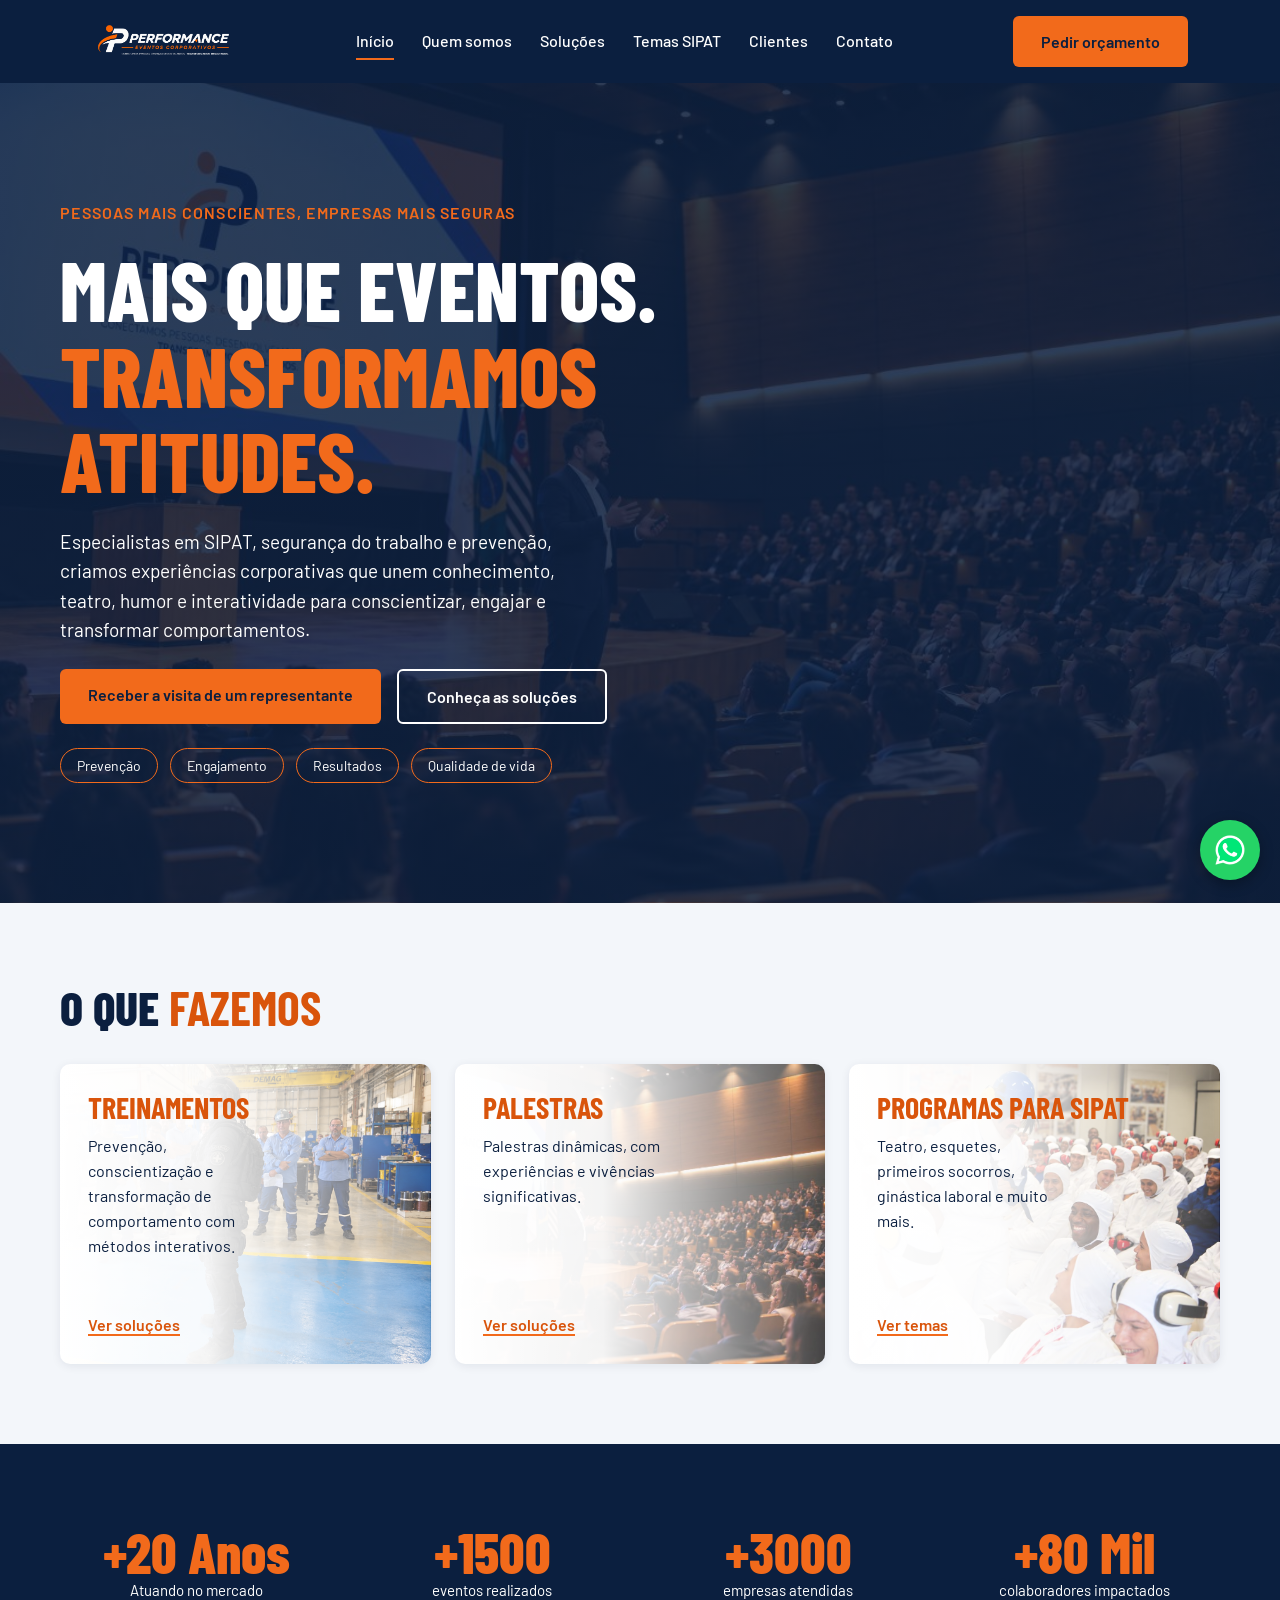
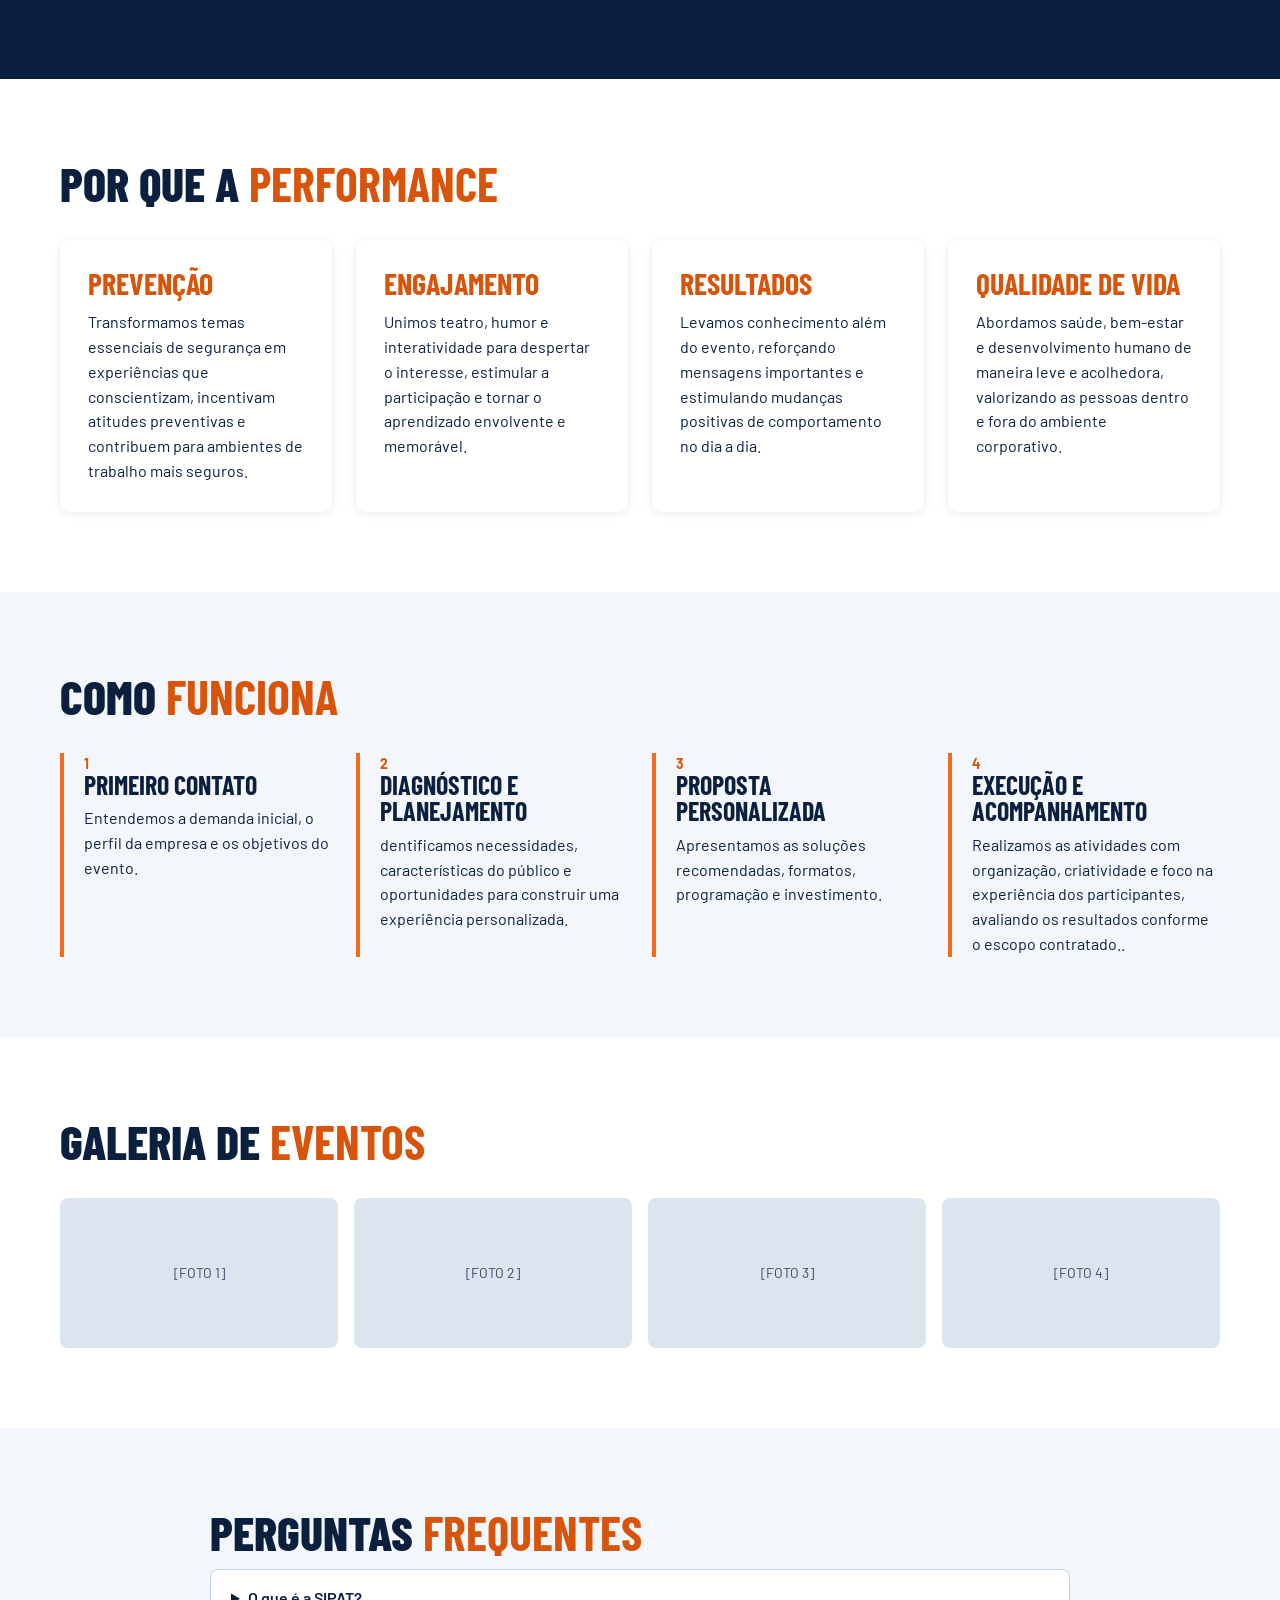
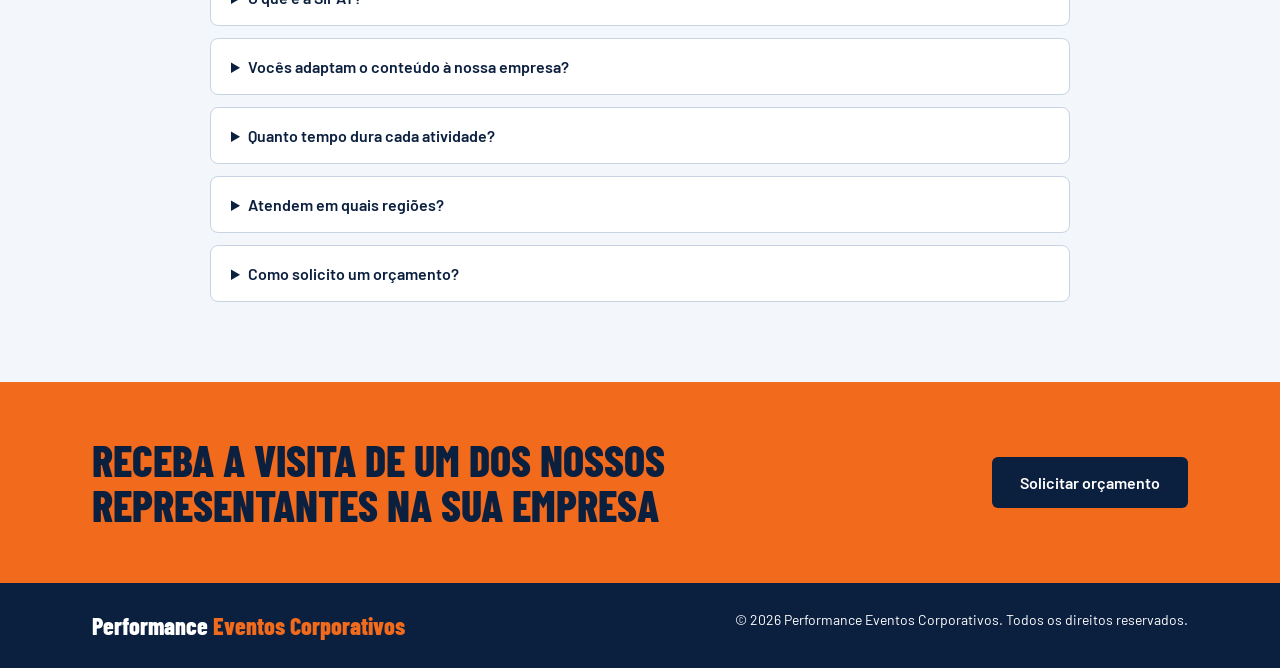
==== index.html @ 67c7c35c "adicionando logotipo e clientes" ====
<!doctype html>
<html lang="pt-BR">
  <head>
    <meta charset="utf-8" />
    <meta name="viewport" content="width=device-width, initial-scale=1" />
    <title>Início | Performance Eventos Corporativos</title>
    <meta
      name="description"
      content="Treinamentos, palestras, consultorias e programas para SIPAT."
    />
    <link rel="preconnect" href="https://fonts.googleapis.com" />
    <link rel="preconnect" href="https://fonts.gstatic.com" crossorigin />
    <link
      href="https://fonts.googleapis.com/css2?family=Barlow+Condensed:wght@600;700;800&family=Barlow:wght@400;500;600&display=swap"
      rel="stylesheet"
    /> 
    <!-- Estilos do site (arquivo style.css, o mesmo em todas as páginas) -->
    <link rel="stylesheet" href="style.css" />
  </head>
  <body>
    <!-- PÁGINA: Início | Placeholders [entre colchetes] = conteúdo que ainda falta receber do cliente -->
    <!-- CABEÇALHO: logo, menu de navegação e botão de orçamento (igual em todas as páginas) -->
    <header>
      <div class="w bar">
        <a class="logo" href="index.html">
          <img src="fotosperformace/logo2.png" alt="Performance Eventos Corporativos" height="48" />
        </a>
        <button class="menu-btn" aria-label="Abrir menu" aria-expanded="false" aria-controls="menu">
          &#9776;
        </button>
        <!-- MENU: o JS marca o link da página atual com aria-current -->
        <nav id="menu" aria-label="Principal">
          <a href="index.html">Início</a><a href="quem-somos.html">Quem somos</a
          ><a href="solucoes.html">Soluções</a><a href="temas-sipat.html">Temas SIPAT</a
          ><a href="clientes.html">Clientes</a><a href="contato.html">Contato</a>
        </nav>
          <a class="btn btn-or" href="https://wa.me/5511952102326?text=Ol%C3%A1!%20Gostaria%20de%20um%20or%C3%A7amento">Pedir orçamento</a>      
        </div>
    </header>
    <!-- CONTEÚDO PRINCIPAL: muda de página para página -->
    <main>
      <!-- SEÇÃO: Mais que eventos. Transformamos atitudes. (classe: hero) -->
      <section class="hero">
        <div class="w sec grid wide">
          <div class="txt">
            <div class="eyebrow">PESSOAS MAIS CONSCIENTES, EMPRESAS MAIS SEGURAS</div>
            <h1>Mais que eventos. <span>Transformamos atitudes.</span></h1>
            <p class="sub">
              Especialistas em SIPAT, segurança do trabalho e prevenção, criamos experiências corporativas que unem conhecimento, teatro, humor e interatividade para conscientizar, engajar e transformar comportamentos.
            </p>
            <div class="row">
              <a class="btn btn-or" href="https://wa.me/5511952102326?text=Ol%C3%A1!%20Gostaria%20de%20um%20or%C3%A7amento."
                  target="_blank"
                  rel="noopener">
                Receber a visita de um representante
                </a
              ><a class="btn btn-ol" href="solucoes.html">Conheça as soluções</a>
            </div>
            <div class="row" style="gap: 12px">
              <span class="pill">Prevenção</span><span class="pill">Engajamento</span
              ><span class="pill">Resultados</span><span class="pill">Qualidade de vida</span>
            </div>
          </div>
        </div>
      </section>
      <!-- SEÇÃO: O que fazemos (classe: alt) -->
      <section class="alt">
        <div class="w sec">
          <h2 class="t">O que <b>fazemos</b></h2>
          <div class="grid" style="margin-top: 32px">

              <article class="card foto" style="--foto: url('/fotosperformace/intervencaosetor.png')">
                <div class="ph com-foto"></div>
                <h3>Treinamentos</h3>
                <p>
                  Prevenção, conscientização e transformação de comportamento com métodos interativos.
                </p>
                <a class="more" href="solucoes.html">Ver soluções</a>
            </article>

            <article class="card foto" style="--foto: url('/fotosperformace/palestra.jpeg')">
              <h3>Palestras</h3>
              <p>
                Palestras dinâmicas, com experiências e vivências significativas.
              </p>
              <a class="more" href="solucoes.html">Ver soluções</a>
            </article>

            <article class="card foto" style="--foto: url('/fotosperformace/teatroparasipat.jpeg')">
              <h3>Programas para SIPAT</h3>
              <p>
                Teatro, esquetes, primeiros socorros, ginástica laboral e muito mais.
              </p>
              <a class="more" href="temas-sipat.html">Ver temas</a>
            </article>

          </div>
        </div>
      </section>
      <!-- SEÇÃO: Por que a Performance (classe: nums) -->
      <section class="nums">
        <div class="w sec">
          <div class="grid">
            <div><strong>+20 Anos</strong><span>Atuando no mercado</span></div>
            <div><strong>+1500</strong><span>eventos realizados</span></div>
            <div><strong>+3000</strong><span>empresas atendidas</span></div>
            <div><strong>+80 Mil</strong><span>colaboradores impactados</span></div>
          </div>
        </div>
      </section>
      <!-- SEÇÃO: Por que a Performance -->
      <section>
        <div class="w sec">
          <h2 class="t">Por que a <b>Performance</b></h2>
          <div class="grid" style="margin-top: 32px">
            <article class="card">
              <h3>Prevenção</h3>
              <p>Transformamos temas essenciais de segurança em experiências que conscientizam, incentivam atitudes preventivas e contribuem para ambientes de trabalho mais seguros.</p>
            </article>
            <article class="card">
              <h3>Engajamento</h3>
              <p>Unimos teatro, humor e interatividade para despertar o interesse, estimular a participação e tornar o aprendizado envolvente e memorável.</p>
            </article>
            <article class="card">
              <h3>Resultados</h3>
              <p>Levamos conhecimento além do evento, reforçando mensagens importantes e estimulando mudanças positivas de comportamento no dia a dia.</p>
            </article>
            <article class="card">
              <h3>Qualidade de vida</h3>
              <p>Abordamos saúde, bem-estar e desenvolvimento humano de maneira leve e acolhedora, valorizando as pessoas dentro e fora do ambiente corporativo.</p>
            </article>
          </div>
        </div>
      </section>
      <!-- SEÇÃO: Como funciona (classe: alt) -->
      <section class="alt">
        <div class="w sec">
          <h2 class="t">Como <b>funciona</b></h2>
          <div class="grid" style="margin-top: 32px">
            <div class="step">
              <small>1</small>
              <h3>Primeiro contato</h3>
              <p>Entendemos a demanda inicial, o perfil da empresa e os objetivos do evento.</p>
            </div>
            <div class="step">
              <small>2</small>
              <h3>Diagnóstico e planejamento</h3>
              <p>dentificamos necessidades, características do público e oportunidades para construir uma experiência personalizada.</p>
            </div>
            <div class="step">
              <small>3</small>
              <h3>Proposta personalizada</h3>
              <p>Apresentamos as soluções recomendadas, formatos, programação e investimento.</p>
            </div>
            <div class="step">
              <small>4</small>
              <h3>Execução e acompanhamento</h3>
              <p>Realizamos as atividades com organização, criatividade e foco na experiência dos participantes, avaliando os resultados conforme o escopo contratado..</p>
            </div>
          </div>
        
        </div>
      </section>
      <!-- SEÇÃO: Galeria de eventos -->

      <a
      class="zap"
      href="https://wa.me/5511952102326?text=Ol%C3%A1!%20Gostaria%20de%20um%20or%C3%A7amento."
      target="_blank"
      rel="noopener"
      aria-label="Falar pelo WhatsApp">
          <img src="/fotosperformace/10000484.png" alt="" width="32" height="32" />
        </a>


      <section>
        <div class="w sec">
          <h2 class="t">Galeria de <b>eventos</b></h2>
          <div class="grid g2">
            <div class="ph com-foto">[FOTO 1]</div>
            <div class="ph com-foto">[FOTO 2]</div>
            <div class="ph com-foto">[FOTO 3]</div>
            <div class="ph com-foto">[FOTO 4]</div>
          </div>
        </div>
      </section>
      <!-- SEÇÃO: Perguntas frequentes (classe: alt) -->
      <section class="alt">
        <div class="w sec" style="max-width: 860px">
          <h2 class="t">Perguntas <b>frequentes</b></h2>
          <!-- PERGUNTA FREQUENTE (abre e fecha sem JS) -->
          <details>
            <summary>O que é a SIPAT?</summary>
            <p>
              É a Semana Interna de Prevenção de Acidentes do Trabalho, organizada pela CIPA da
              empresa, conforme a NR-5. Confirme as regras para o seu caso com o técnico de
              segurança.
            </p>
          </details>
          <details>
            <summary>Vocês adaptam o conteúdo à nossa empresa?</summary>
            <p>
              Sim. As peças de teatro e os programas são adaptáveis à realidade de cada empresa.
            </p>
          </details>
          <details>
            <summary>Quanto tempo dura cada atividade?</summary>
            <p>[Responder com o cliente: duração média de palestras, teatros e intervenções.]</p>
          </details>
          <details>
            <summary>Atendem em quais regiões?</summary>
            <p>[Responder com o cliente: cidades e estados atendidos.]</p>
          </details>
          <details>
            <summary>Como solicito um orçamento?</summary>
            <p>Pelo WhatsApp (11) 95210-2326 ou pelo formulário da página de contato.</p>
          </details>
        </div>
      </section>
      <!-- SEÇÃO: Receba a visita de um dos nossos representantes na sua empresa (classe: cta) -->
      <section class="cta">
        <div class="w">
          <h2>Receba a visita de um dos nossos representantes na sua empresa</h2>
          <a class="btn btn-navy" href="contato.html">Solicitar orçamento</a>
        </div>
      </section>
    </main>
    <!-- RODAPÉ (igual em todas as páginas) -->
    <footer>
      <div class="w">
        <strong>Performance <span>Eventos Corporativos</span></strong
        ><small
          >© <span id="ano"></span> Performance Eventos Corporativos. Todos os direitos
          reservados.</small
        >
      </div>
    </footer>
    <!-- Comportamento do site (arquivo script.js, o mesmo em todas as páginas) -->
    <script src="script.js"></script>
  </body>
</html>
---- style.css ----
/* ===== VARIÁVEIS DE COR
   Mude a paleta do site inteiro alterando só estas linhas. */
:root {
  --navy: #0b1f3f;
  --navy2: #16305a;
  --or: #f26a1b;
  --ordk: #d9540b;
  --bg: #f3f6fa;
  --ph: #dce4ef;
  --line: #7c8ca5;
}
/* ===== RESET E BASE
   Regras que valem para a página toda (fonte, cor do texto, títulos). */
* {
  box-sizing: border-box;
}
html {
  scroll-behavior: smooth;
  scroll-padding-top: 90px;
}
body {  
  margin: 0;
  font-family: "Barlow", sans-serif;
  color: var(--navy);
  background: #fff;
}
h1,
h2,
h3 {
  font-family: "Barlow Condensed", sans-serif;
  margin: 0;
  text-transform: uppercase;
  line-height: 1.02;
}
p {
  margin: 0;
  line-height: 1.55;
}
a {
  text-decoration: none;
  color: inherit;
}
:focus-visible {
  outline: 3px solid var(--or);
  outline-offset: 3px;
}
/* ===== LAYOUT GERAL
   .w = largura máxima do conteúdo | .sec = espaço vertical das seções | .grid = colunas automáticas. */
.w {
  max-width: 1160px;
  margin: 0 auto;
  padding: 0 32px;
}
.sec {
  padding: 80px 0;
}
.grid {
  display: grid;
  gap: 24px;
  grid-template-columns: repeat(auto-fit, minmax(260px, 1fr));
}
.grid.wide {
  gap: 48px;
  align-items: center;
  grid-template-columns: repeat(auto-fit, minmax(320px, 1fr));
}
.t {
  font-size: 48px;
  font-weight: 800;
}
.t b {
  color: var(--ordk);
}
.lead {
  margin-top: 12px;
  font-size: 18px;
}
/* ===== BOTÕES
   .btn-or = laranja | .btn-ol = contorno branco | .btn-navy = azul-marinho. */
.btn {
  display: inline-block;
  padding: 16px 28px;
  min-height: 44px;
  font-weight: 600;
  border-radius: 6px;
  border: 0;
  font: inherit;
  font-weight: 600;
  cursor: pointer;
  transition: filter 0.2s;
}
.btn:hover {
  filter: brightness(1.08);
}
.btn-or {
  background: var(--or);
  color: var(--navy);
}
.btn-ol {
  border: 2px solid #fff;
  color: #fff;
}
.btn-navy {
  background: var(--navy);
  color: #fff;
  text-align: center;
}
/* ===== PLACEHOLDERS E CARTÕES
   .ph = caixa tracejada onde entrarão fotos e logos | .card = cartão branco com sombra. */
.ph {
  background: var(--ph);
  border: 2px dashed var(--line);
  display: flex;
  align-items: center;
  justify-content: center;
  text-align: center;
  padding: 12px;
  font-size: 14px;
  color: #3b4c68;
  border-radius: 8px;
}
.ph.com-foto {
  border: 0;
  padding: 0;
  overflow: hidden;
}
.ph.com-foto img {
  width: 100%;
  height: 100%;
  object-fit: cover; /* corta em vez de esticar a foto */
  display: block;
}
.card {
  background: #fff;
  border-radius: 10px;
  padding: 28px;
  box-shadow: 0 2px 10px rgba(11, 31, 63, 0.08);
}
.card h3 {
  font-size: 30px;
  color: var(--ordk);
}
.card p {
  margin-top: 12px;
}
.card.img {
  padding: 0;
  overflow: hidden;
}
.card.img .ph {
  height: 180px;
  border-radius: 0;
}
.card.img div:last-child {
  padding: 24px;
}
.card.img h3 {
  color: var(--navy);
}
.card.img p {
  margin-top: 10px;
}
/* ===== CABEÇALHO E MENU
   Fixo no topo. No celular o menu vira um botão hambúrguer. */
header {
  background: var(--navy);
  position: sticky;
  top: 0;
  z-index: 10;
}
.bar {
  display: flex;
  align-items: center;
  justify-content: space-between;
  gap: 24px;
  padding-top: 16px;
  padding-bottom: 16px;
}
.logo {
  color: #fff;
  line-height: 1;
}
.logo strong {
  display: block;
  font-family: "Barlow Condensed", sans-serif;
  font-size: 32px;
  font-weight: 800;
}
.logo span {
  font-size: 11px;
  letter-spacing: 0.2em;
  color: var(--or);
  font-weight: 600;
}
nav {
  display: flex;
  gap: 28px;
}
nav a {
  color: #fff;
  font-weight: 500;
  padding: 8px 0;
  border-bottom: 2px solid transparent;
}
nav a:hover,
nav a.ativo {
  border-color: var(--or);
}
.menu-btn {
  display: none;
  background: none;
  border: 2px solid #fff;
  color: #fff;
  border-radius: 6px;
  width: 44px;
  height: 44px;
  font-size: 22px;
  cursor: pointer;
}
/* ===== CAPA (HERO) DA PÁGINA INICIAL */
.hero {
  background-color: var(--navy); /* reserva, se a foto não carregar */
  background-image:
    linear-gradient(rgba(11, 31, 63, 0.85), rgba(11, 31, 63, 0.85)), /* azul por cima */
    url("/fotosperformace/palestra.jpeg"); /* foto por baixo */
  background-size: cover;
  background-position: center;
  background-repeat: no-repeat;
  color: #fff;
}
.hero .sec {
  padding: 120px 0; /* capa mais alta, para a foto aparecer mais */
}
.hero .eyebrow {
  color: var(--or);
  font-weight: 600;
  letter-spacing: 0.08em;
}
.hero h1 {
  font-size: 84px;
  font-weight: 800;
}
.hero h1 span {
  color: var(--or);
}
.hero .txt {
  display: flex;
  flex-direction: column;
  gap: 24px;
  max-width: 640px; /* mantém o texto legível */
}
.hero p.sub {
  font-size: 19px;
  max-width: 520px;
}
.row {
  display: flex;
  gap: 16px;
  flex-wrap: wrap;
}
.pill {
  border: 1px solid var(--or);
  padding: 8px 16px;
  border-radius: 99px;
  font-size: 14px;
}
/* ===== LOGO NA PÁGINA DE CONTATO (mesmo tamanho que o mapa tinha) */
.contato-logo {
  height: 260px; /* mesma altura do mapa */
  margin-top: 24px; /* mesmo espaço acima */
  padding: 24px;
  display: flex;
  align-items: center;
  justify-content: center;
  border-radius: 8px;
}
.contato-logo img {
  max-width: 100%;
  max-height: 100%; /* nunca passa da altura da caixa */
  object-fit: contain; /* mostra o logo inteiro, sem cortar nem esticar */
}

/* ===== CARTÕES COM FOTO AO FUNDO
   Foto à direita, esmaecendo para branco do lado do texto. */
.card.foto {
  min-height: 300px;
  display: flex;
  flex-direction: column;
  align-items: flex-start;
  background-image:
    linear-gradient(90deg, #fff 0%, rgba(255, 255, 255, 0.95) 40%, rgba(255, 255, 255, 0.2) 100%), /* branco por cima */
    var(--foto); /* foto por baixo */
  background-size: cover;
  background-position: right center; /* a pessoa da foto fica à direita */
  background-repeat: no-repeat;
}
.card.foto p {
  max-width: 60%; /* o texto não invade a parte da foto */
}
.card.foto .more {
  margin-top: auto; /* empurra o botão para a base do cartão */
}

/* Celular: o cartão é estreito, então o branco cobre quase tudo para o texto continuar legível */
@media (max-width: 600px) {
  .card.foto {
    background-image:
      linear-gradient(rgba(255, 255, 255, 0.88), rgba(255, 255, 255, 0.88)),
      var(--foto);
  }
  .card.foto p {
    max-width: 100%;
  }
}

/* ===== SEÇÕES COM FUNDO DIFERENTE
   .alt = cinza-claro | .temas = azul-marinho. */
.alt {
  background: var(--bg);
}
.temas {
  background: var(--navy);
  color: #fff;
}
.temas .t b {
  color: var(--or);
}
.temas .ph {
  height: 120px;
  background: var(--navy2);
  border-color: var(--or);
  color: #fff;
  font-weight: 600;
  font-size: 16px;
}
.temas .grid {
  grid-template-columns: repeat(auto-fit, minmax(220px, 1fr));
  gap: 16px;
  margin-top: 32px;
}
/* ===== EXPERIÊNCIAS QUE ENGAJAM */
.exp h3 {
  font-size: 28px;
  margin-top: 16px;
}
.exp p {
  margin-top: 8px;
}
.exp .ph {
  height: 200px;
}
/* ===== CLIENTES E DEPOIMENTOS */
.logos {
  grid-template-columns: repeat(auto-fit, minmax(150px, 1fr));
  gap: 16px;
  margin-top: 32px;
}
.logos .ph {
  height: 80px;
  background: #fff;
}
.dep {
  border-top: 4px solid var(--or);
}
.dep p + p {
  font-weight: 600;
}
/* ===== CONTATO E FORMULÁRIO */

/* ===== RODAPÉ */
footer {
  background: var(--navy);
  color: #fff;
}
footer .w {
  padding-top: 28px;
  padding-bottom: 28px;
  display: flex;
  justify-content: space-between;
  gap: 16px;
  flex-wrap: wrap;
}
footer strong {
  font-family: "Barlow Condensed", sans-serif;
  font-size: 24px;
  font-weight: 800;
}
footer strong span {
  color: var(--or);
}
footer small {
  font-size: 14px;
}

/* ===== TEMAS: foto com o nome embaixo (fora do quadrado) */
.tema {
  margin: 0; /* o navegador coloca margem em <figure> por padrão */
}
.temas .tema .ph {
  height: 200px; /* altura da foto */
}
.tema figcaption {
  margin-top: 12px;
  text-align: center;
  font-family: "Barlow Condensed", sans-serif;
  font-size: 22px;
  font-weight: 700;
  text-transform: uppercase;
}

/* ===== BOTÃO FLUTUANTE DO WHATSAPP */
.zap {
  position: fixed; /* fica parado na tela, mesmo rolando a página */
  right: 20px;
  bottom: 20px;
  width: 60px;
  height: 60px;
  border-radius: 50%;
  background: #25d366; /* verde oficial do WhatsApp */
  display: flex;
  align-items: center;
  justify-content: center;
  box-shadow: 0 4px 14px rgba(0, 0, 0, 0.3);
  z-index: 20; /* fica acima do resto, inclusive do cabeçalho */
}
.zap:hover {
  filter: brightness(1.08);
}
/* Ajustes para telas pequenas (celular e tablet) */
@media (max-width: 860px) {
  .hero h1 {
    font-size: 56px;
  }
  .t {
    font-size: 38px;
  }
  .contato h2 {
    font-size: 38px;
  }
  .sec {
    padding: 56px 0;
  }
  .menu-btn {
    display: block;
  }
  nav {
    display: none;
    position: absolute;
    left: 0;
    right: 0;
    top: 100%;
    background: var(--navy);
    flex-direction: column;
    gap: 0;
    padding: 8px 32px 20px;
  }
  nav.aberto {
    display: flex;
  }
  nav a {
    padding: 14px 0;
  }
  .bar > .btn {
    display: none;
  }
}
/* Respeita quem desativa animações no aparelho (acessibilidade) */
@media (prefers-reduced-motion: reduce) {
  html {
    scroll-behavior: auto;
  }
  .btn {
    transition: none;
  }
}
/* ===== PÁGINAS INTERNAS
   Faixa de título (.page-head) e chamada para orçamento (.cta). */
nav a[aria-current="page"] {
  border-color: var(--or);
}
.page-head {
  background: var(--navy);
  color: #fff;
}
.page-head .w {
  padding-top: 56px;
  padding-bottom: 56px;
}
.page-head h1 {
  font-size: 64px;
  font-weight: 800;
}
.page-head h1 b {
  color: var(--or);
}
.page-head p {
  margin-top: 12px;
  font-size: 18px;
  max-width: 640px;
}
.cta {
  background: var(--or);
}
.cta .w {
  display: flex;
  align-items: center;
  justify-content: space-between;
  gap: 24px;
  flex-wrap: wrap;
  padding-top: 56px;
  padding-bottom: 56px;
}
.cta h2 {
  font-size: 44px;
  font-weight: 800;
  max-width: 700px;
}
.more {
  display: inline-block;
  margin-top: 14px;
  font-weight: 600;
  color: var(--ordk);
  border-bottom: 2px solid var(--or);
}
.more:hover {
  color: var(--navy);
}
/* Ajustes para telas pequenas (celular e tablet) */
@media (max-width: 860px) {
  .page-head h1 {
    font-size: 44px;
  }
  .cta h2 {
    font-size: 32px;
  }
}
/* ===== SEÇÕES EXTRAS
   Números, passos, perguntas frequentes (FAQ), tabela e galeria. */
.nums {
  background: var(--navy);
  color: #fff;
}
.nums .grid {
  grid-template-columns: repeat(auto-fit, minmax(200px, 1fr));
  text-align: center;
}
.nums strong {
  display: block;
  font-family: "Barlow Condensed", sans-serif;
  font-size: 56px;
  font-weight: 800;
  color: var(--or);
  line-height: 1;
}
.nums span {
  font-size: 15px;
}
.step {
  border-left: 4px solid var(--or);
  padding-left: 20px;
}
.step h3 {
  font-size: 26px;
}
.step p {
  margin-top: 8px;
}
.step small {
  color: var(--ordk);
  font-weight: 700;
  font-size: 14px;
}
.nota {
  background: #fff4ec;
  border: 1px dashed var(--ordk);
  border-radius: 8px;
  padding: 12px 16px;
  font-size: 14px;
  margin-top: 24px;
}
details {
  background: #fff;
  border-radius: 8px;
  border: 1px solid #c9d4e3;
  margin-top: 12px;
}
summary {
  cursor: pointer;
  padding: 18px 20px;
  font-weight: 600;
  min-height: 44px;
}
details p {
  padding: 0 20px 18px;
}
.lista {
  margin: 12px 0 0;
  padding-left: 20px;
  line-height: 1.7;
}
.mapa {
  height: 260px;
  margin-top: 24px;
}
.g2 {
  grid-template-columns: repeat(auto-fit, minmax(200px, 1fr));
  gap: 16px;
  margin-top: 32px;
}
.g2 .ph {
  height: 150px;
}
select,
textarea {
  padding: 10px 12px;
  border: 1px solid var(--line);
  border-radius: 6px;
  font: inherit;
  background: #fff;
}
table {
  width: 100%;
  border-collapse: collapse;
  margin-top: 24px;
  background: #fff;
  border-radius: 8px;
  overflow: hidden;
}
th,
td {
  text-align: left;
  padding: 14px 16px;
  border-bottom: 1px solid #dce4ef;
}
th {
  background: var(--navy);
  color: #fff;
}
.tw {
  overflow-x: auto;
}
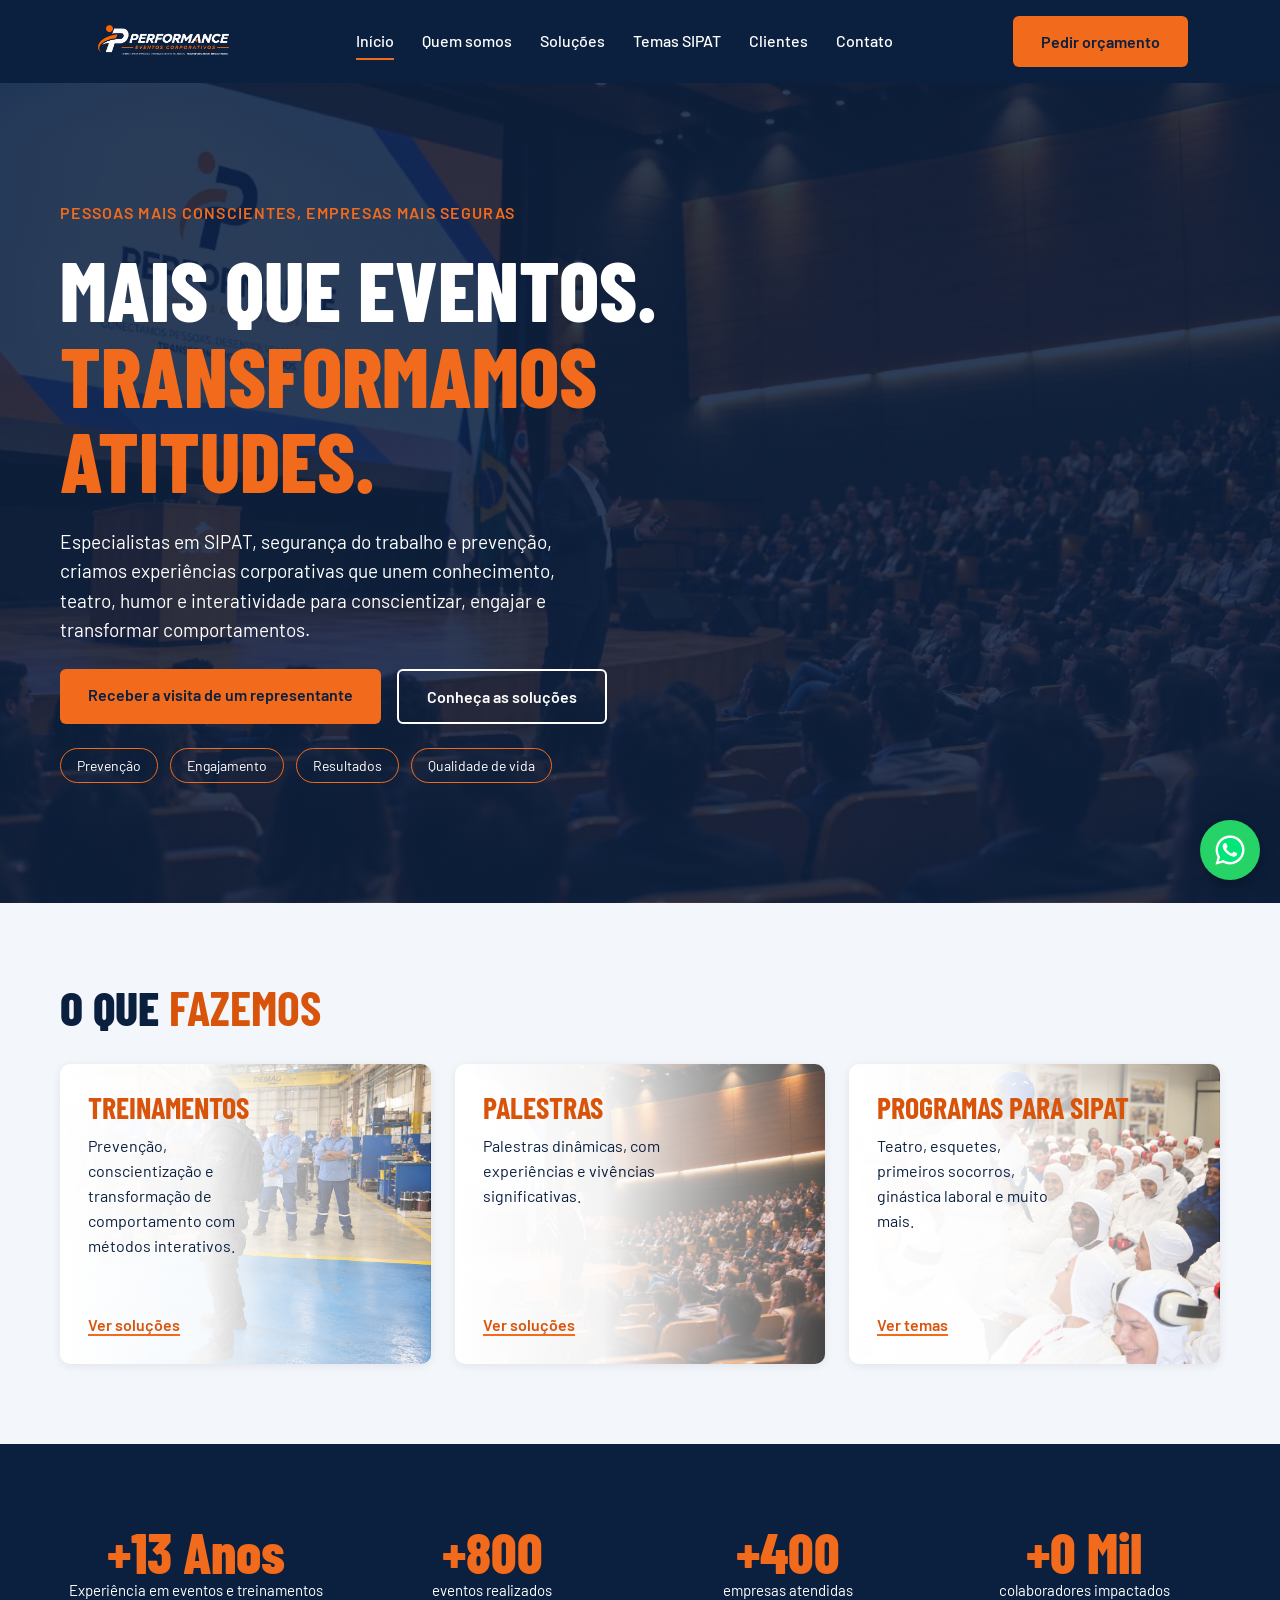
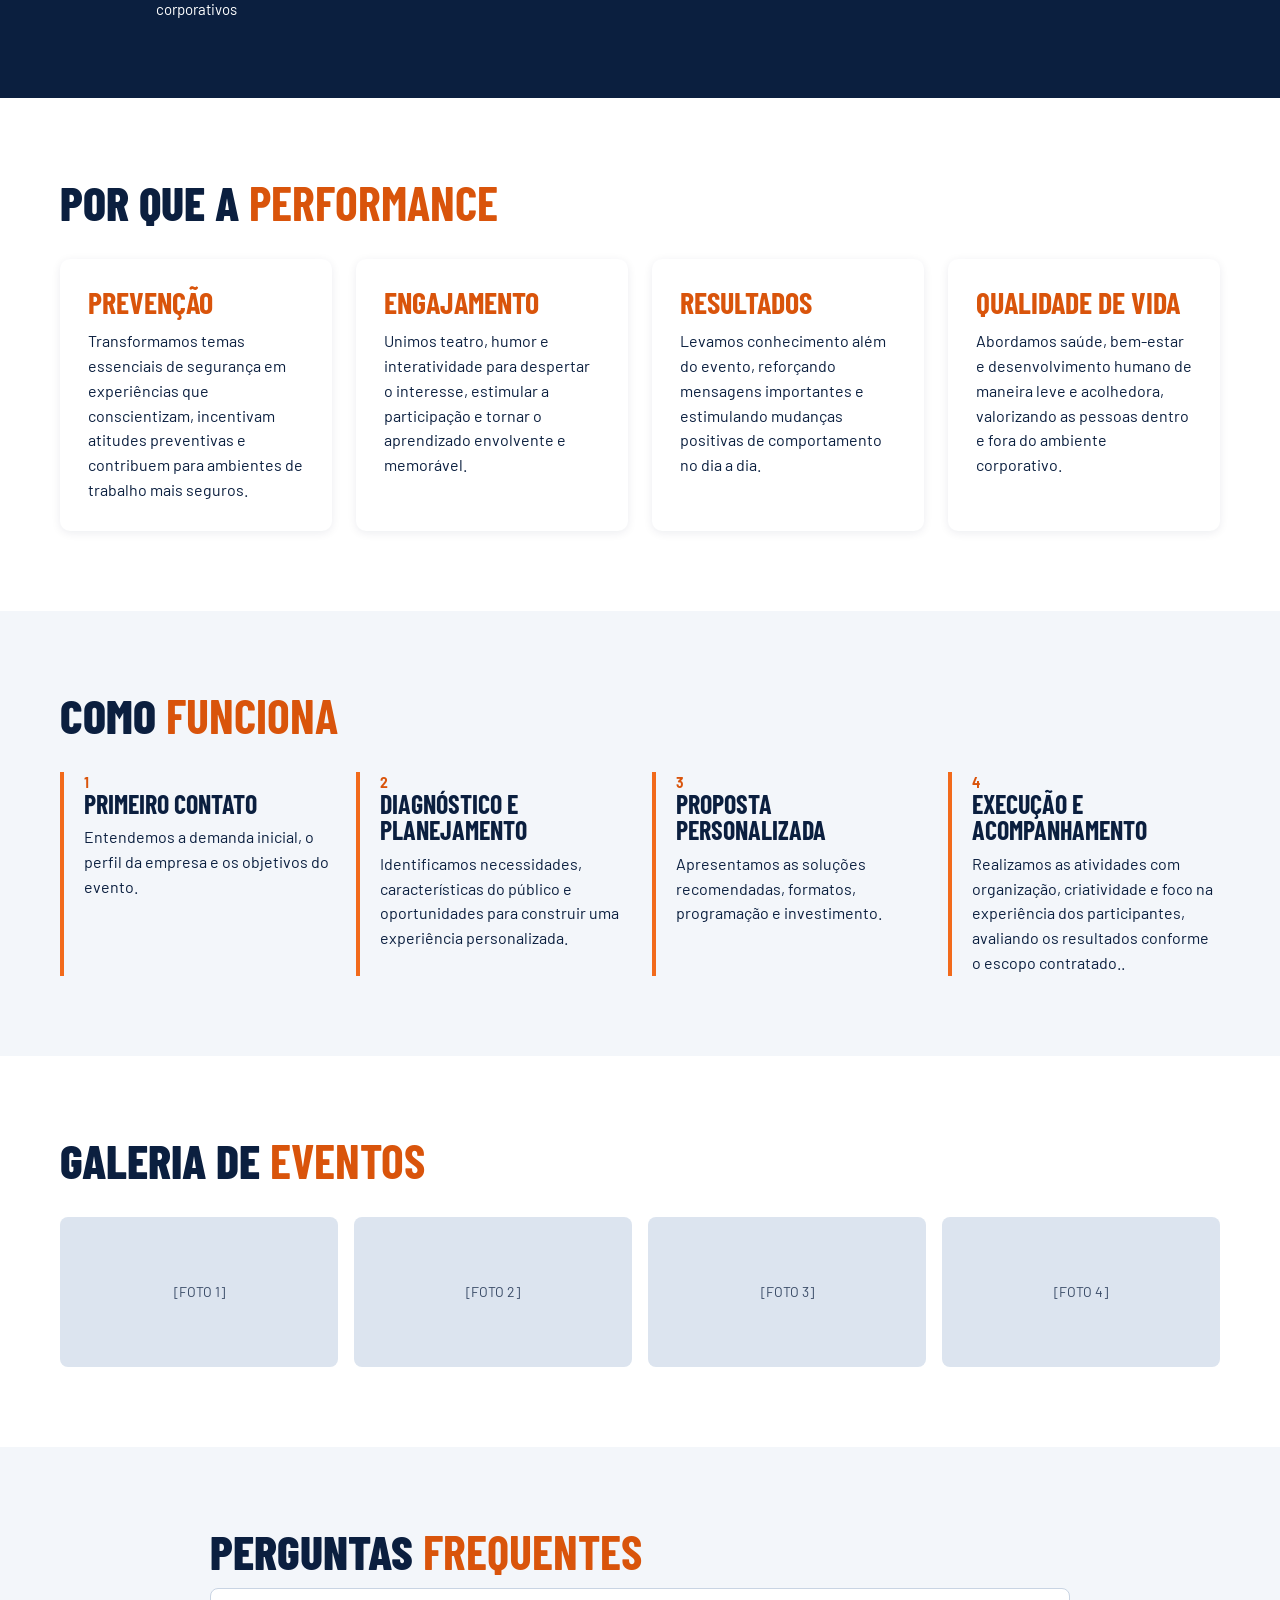
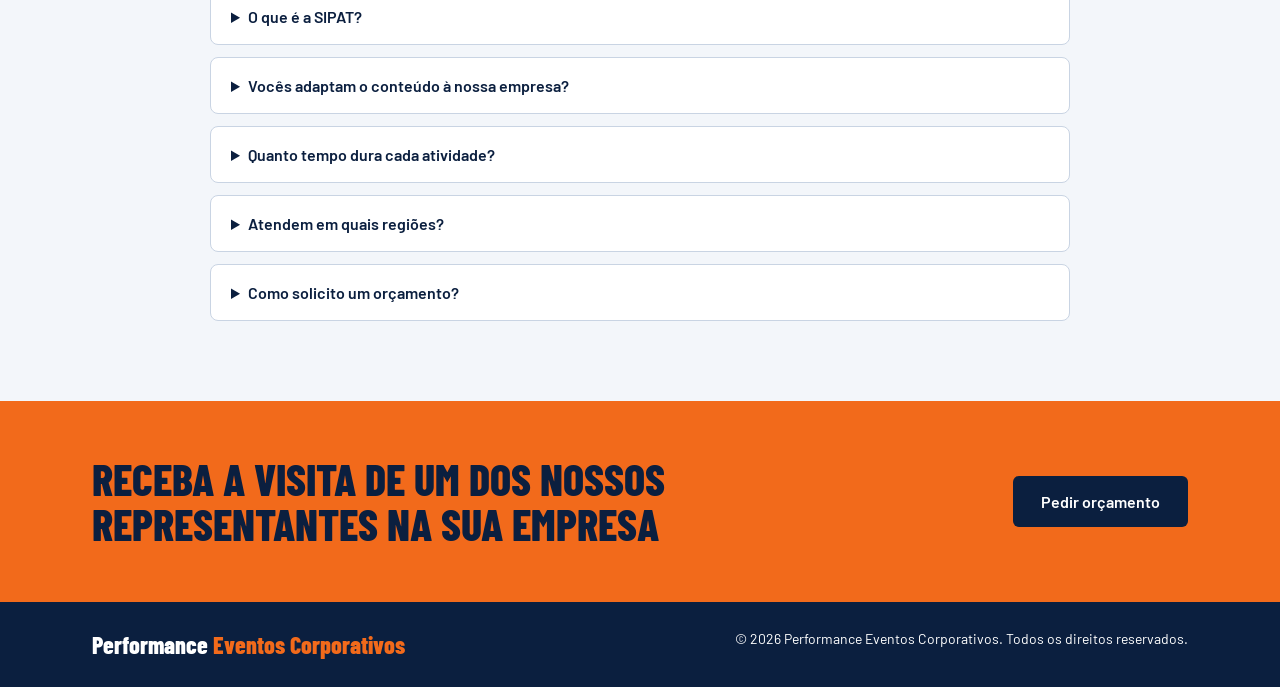
==== commit e55ef7a3: "alterando bugs e informações sobre clientes e site completo" ====
--- a/index.html
+++ b/index.html
@@ -101,10 +101,10 @@
       <section class="nums">
         <div class="w sec">
           <div class="grid">
-            <div><strong>+20 Anos</strong><span>Atuando no mercado</span></div>
-            <div><strong>+1500</strong><span>eventos realizados</span></div>
-            <div><strong>+3000</strong><span>empresas atendidas</span></div>
-            <div><strong>+80 Mil</strong><span>colaboradores impactados</span></div>
+            <div><strong>+13 Anos</strong><span>Experiência em eventos e treinamentos corporativos</span></div>
+            <div><strong>+800</strong><span>eventos realizados</span></div>
+            <div><strong>+400</strong><span>empresas atendidas</span></div>
+            <div><strong>+0 Mil</strong><span>colaboradores impactados</span></div>
           </div>
         </div>
       </section>
@@ -145,7 +145,7 @@
             <div class="step">
               <small>2</small>
               <h3>Diagnóstico e planejamento</h3>
-              <p>dentificamos necessidades, características do público e oportunidades para construir uma experiência personalizada.</p>
+              <p>Identificamos necessidades, características do público e oportunidades para construir uma experiência personalizada.</p>
             </div>
             <div class="step">
               <small>3</small>
@@ -221,7 +221,7 @@
       <section class="cta">
         <div class="w">
           <h2>Receba a visita de um dos nossos representantes na sua empresa</h2>
-          <a class="btn btn-navy" href="contato.html">Solicitar orçamento</a>
+          <a class="btn btn-navy"  class="btn btn-or" href="https://wa.me/5511952102326?text=Ol%C3%A1!%20Gostaria%20de%20um%20or%C3%A7amento">Pedir orçamento</a>
         </div>
       </section>
     </main>
--- a/style.css
+++ b/style.css
@@ -265,21 +265,23 @@
   font-size: 14px;
 }
 /* ===== LOGO NA PÁGINA DE CONTATO (mesmo tamanho que o mapa tinha) */
+/* ===== LOGO NA PÁGINA DE CONTATO */
 .contato-logo {
-  height: 260px; /* mesma altura do mapa */
-  margin-top: 24px; /* mesmo espaço acima */
-  padding: 24px;
+  margin-top: 24px;
+  padding: 16px;
   display: flex;
   align-items: center;
   justify-content: center;
-  border-radius: 8px;
+  min-width: 0; /* deixa a caixa encolher dentro do grid */
+  overflow: hidden; /* nada passa da borda da caixa */
 }
 .contato-logo img {
-  max-width: 100%;
-  max-height: 100%; /* nunca passa da altura da caixa */
-  object-fit: contain; /* mostra o logo inteiro, sem cortar nem esticar */
-}
-
+  width: auto;
+  height: auto;
+  max-width: 100%; /* nunca mais largo que a caixa */
+  max-height: 128px; /* altura máxima do logo: mude este número para aumentar ou diminuir */
+  object-fit: contain;
+}
 /* ===== CARTÕES COM FOTO AO FUNDO
    Foto à direita, esmaecendo para branco do lado do texto. */
 .card.foto {
@@ -353,7 +355,7 @@
 .logos {
   grid-template-columns: repeat(auto-fit, minmax(150px, 1fr));
   gap: 16px;
-  margin-top: 32px;
+  margin-top: 30px;
 }
 .logos .ph {
   height: 80px;
@@ -364,6 +366,70 @@
 }
 .dep p + p {
   font-weight: 600;
+}
+/* ===== LOGOS DOS CLIENTES
+
+/* ===== LOGOS DOS CLIENTES
+   Caixa branca; o logo aparece inteiro, sem corte. */
+.logo-cliente {
+  height: 120px; /* altura da caixa: aumente se quiser logos maiores */
+  padding: 25px; /* respiro entre o logo e a borda */
+  display: flex;
+  align-items: center;
+  justify-content: center;
+  background: #fff;
+  border: 1px solid #dce4ef;
+  border-radius: 8px;
+  font-size: 14px;
+  color: #3b4c68;
+}
+.logo-cliente img {
+  max-width: 100%;
+  max-height: 100%;
+  object-fit: contain; /* mostra o logo inteiro, sem cortar */
+}
+
+   /*Caixa branca; o logo aparece inteiro, sem corte. */
+/* ===== ESTEIRA DE LOGOS (rolagem automática) */
+.esteira {
+  margin-top: 32px;
+  overflow: hidden; /* esconde o que está fora da área visível */
+  /* esmaece as bordas para os logos entrarem e saírem suavemente */
+  -webkit-mask-image: linear-gradient(90deg, transparent, #000 8%, #000 92%, transparent);
+  mask-image: linear-gradient(90deg, transparent, #000 8%, #000 92%, transparent);
+}
+.esteira-trilho {
+  display: flex;
+  width: max-content; /* a faixa tem a largura de todos os logos juntos */
+  animation: esteira 40s linear infinite; /* 40s = tempo de uma volta completa */
+}
+/* Pausa só em aparelhos com mouse de verdade (no celular o toque "gruda" o hover) */
+@media (hover: hover) {
+  .esteira:hover .esteira-trilho {
+    animation-play-state: paused;
+  }
+}
+
+.esteira .logo-cliente {
+  flex: 0 0 200px; /* largura fixa de cada caixa */
+  margin-right: 16px; /* margem, e não "gap", para o loop fechar certinho */
+}
+@keyframes esteira {
+  to {
+    transform: translateX(-50%); /* anda até a metade, onde a cópia começa */
+  }
+}
+
+/* Quem desativa animações no aparelho recebe uma faixa rolável, sem movimento */
+@media (prefers-reduced-motion: reduce) {
+  .esteira {
+    overflow-x: auto;
+    -webkit-mask-image: none;
+    mask-image: none;
+  }
+  .esteira-trilho {
+    animation: none;
+  }
 }
 /* ===== CONTATO E FORMULÁRIO */
 
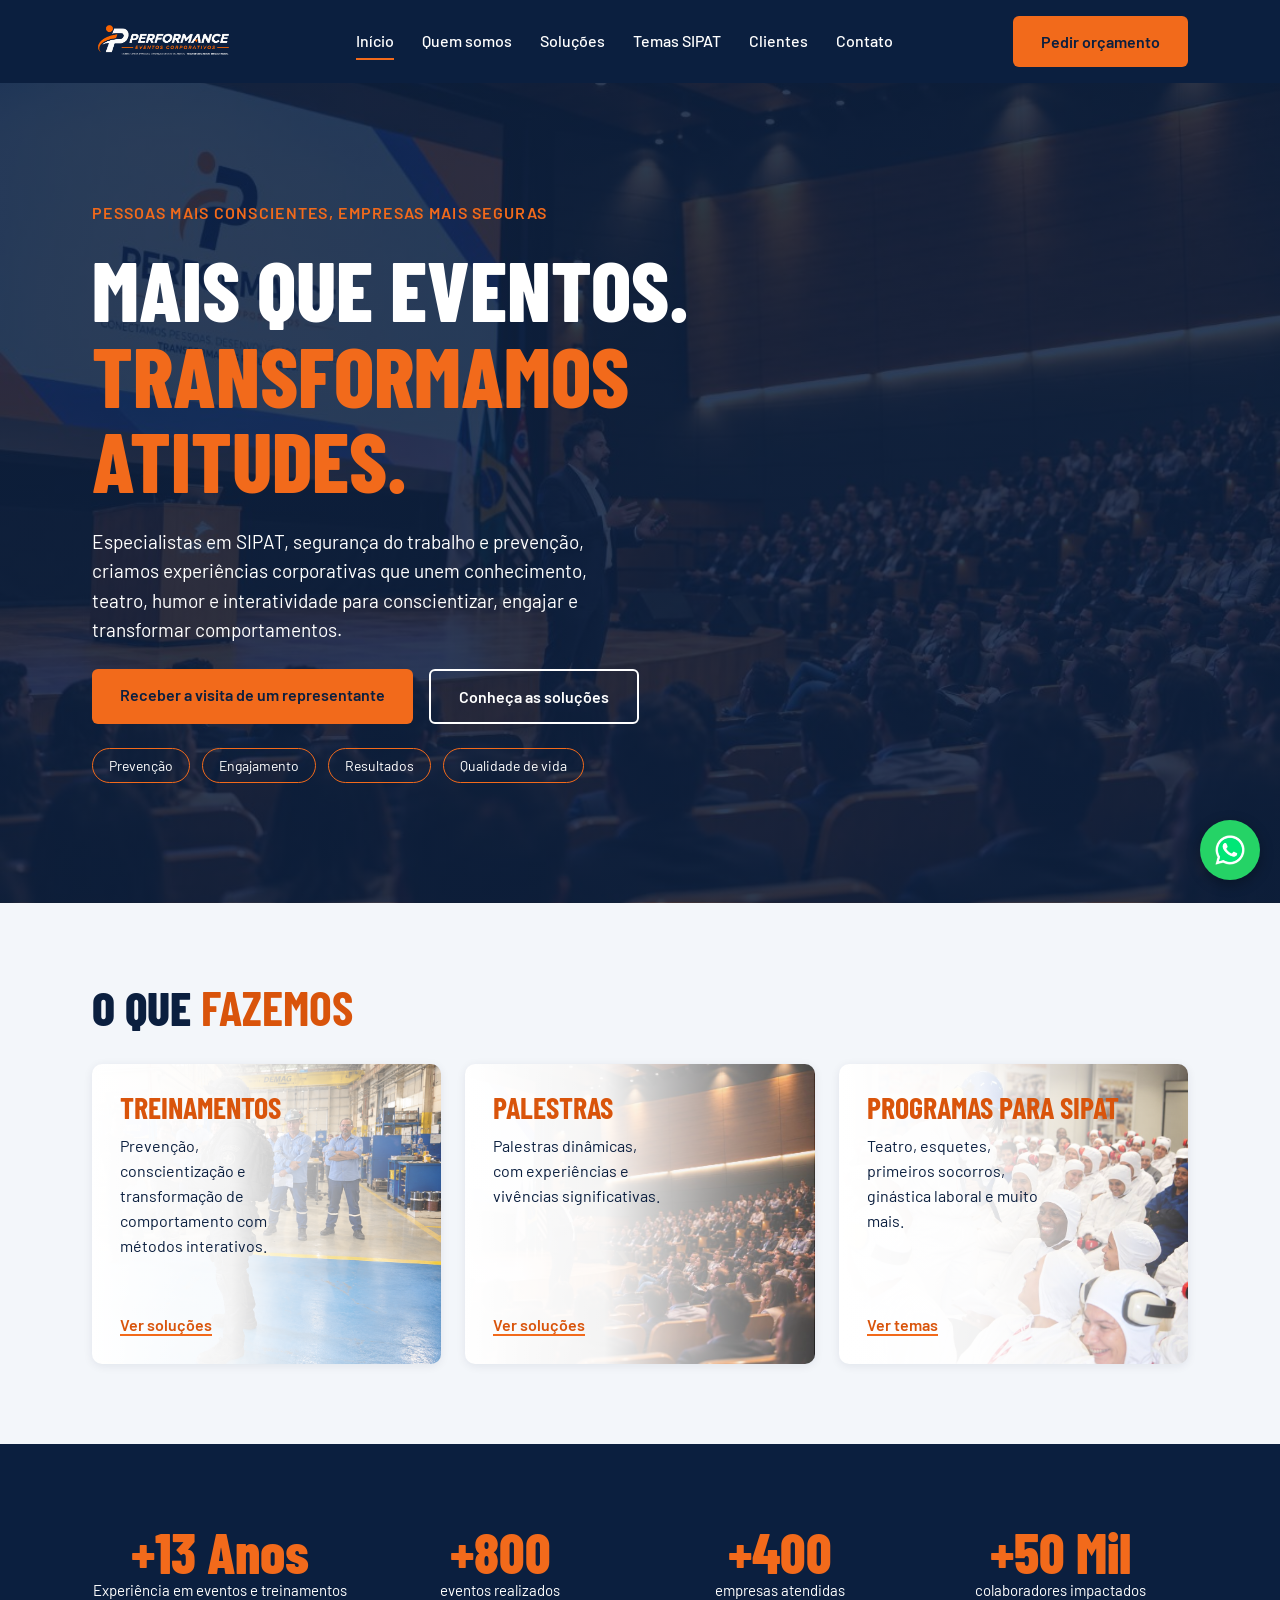
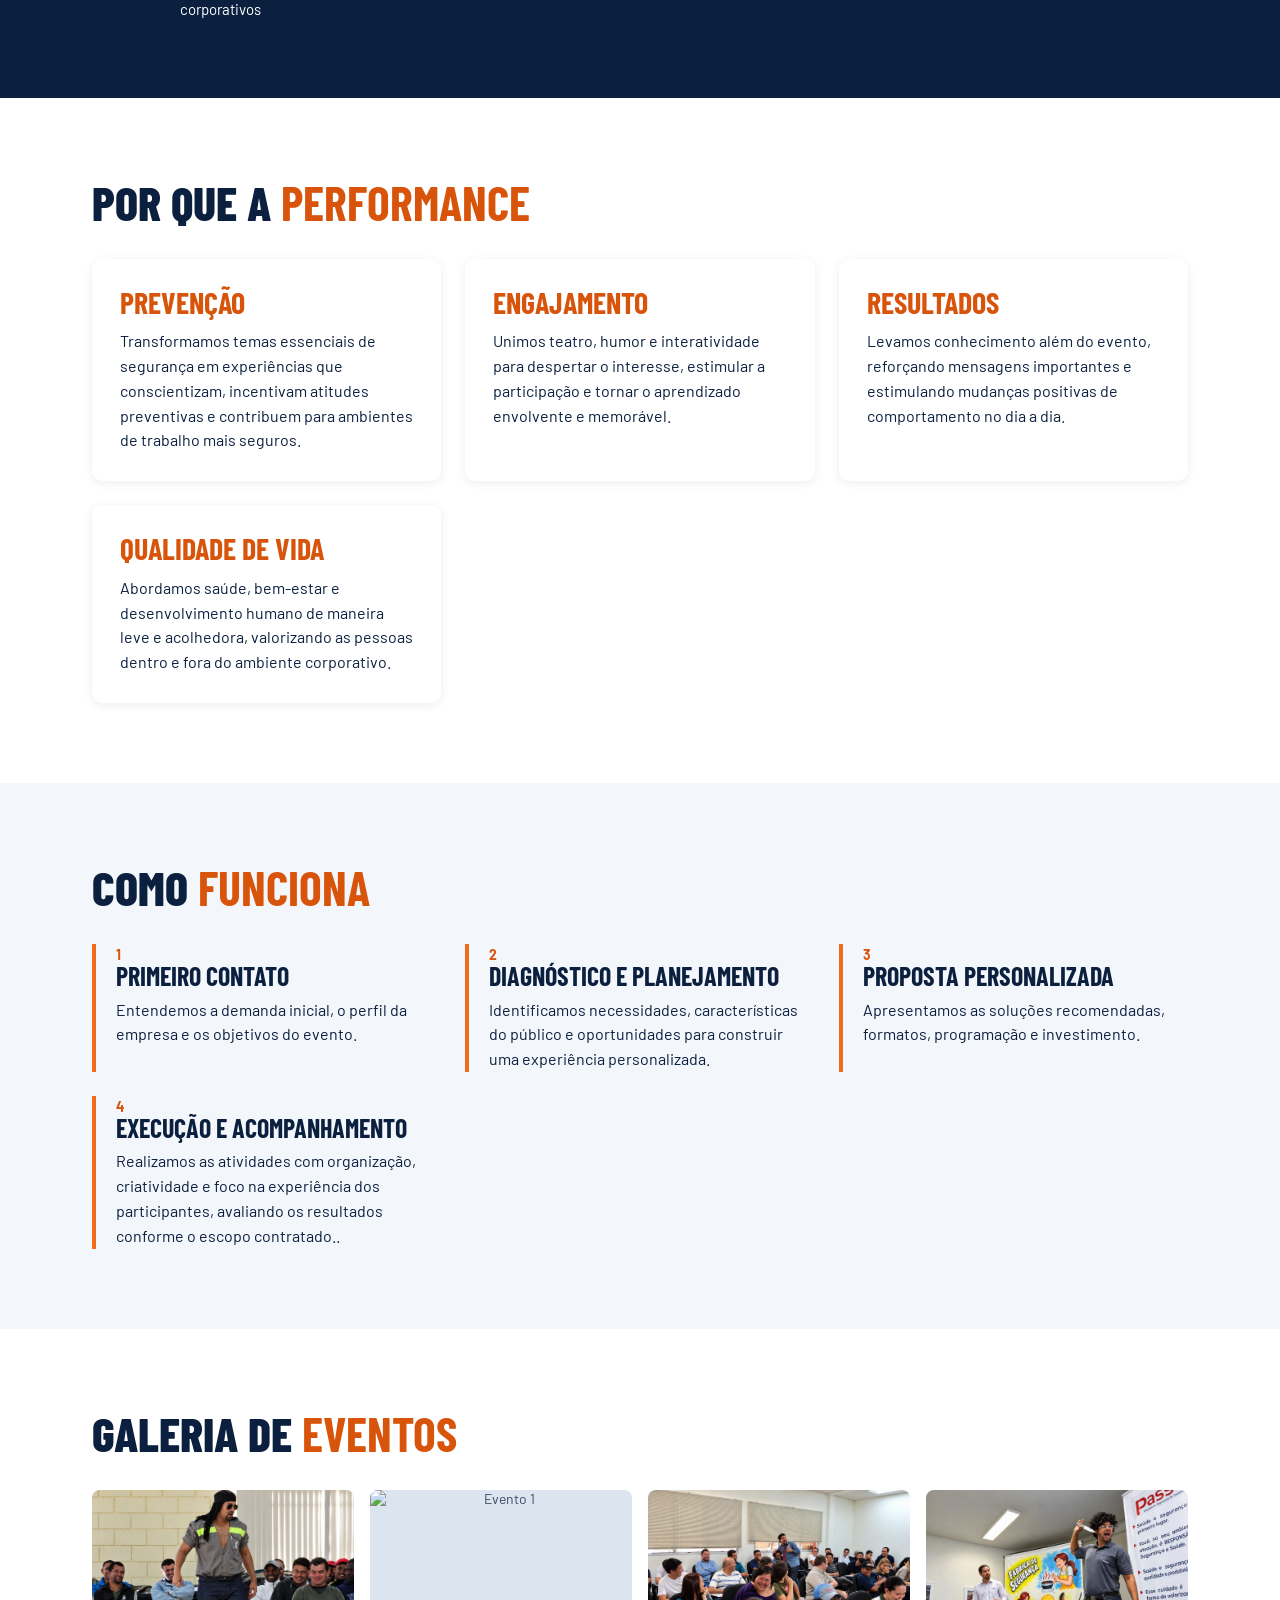
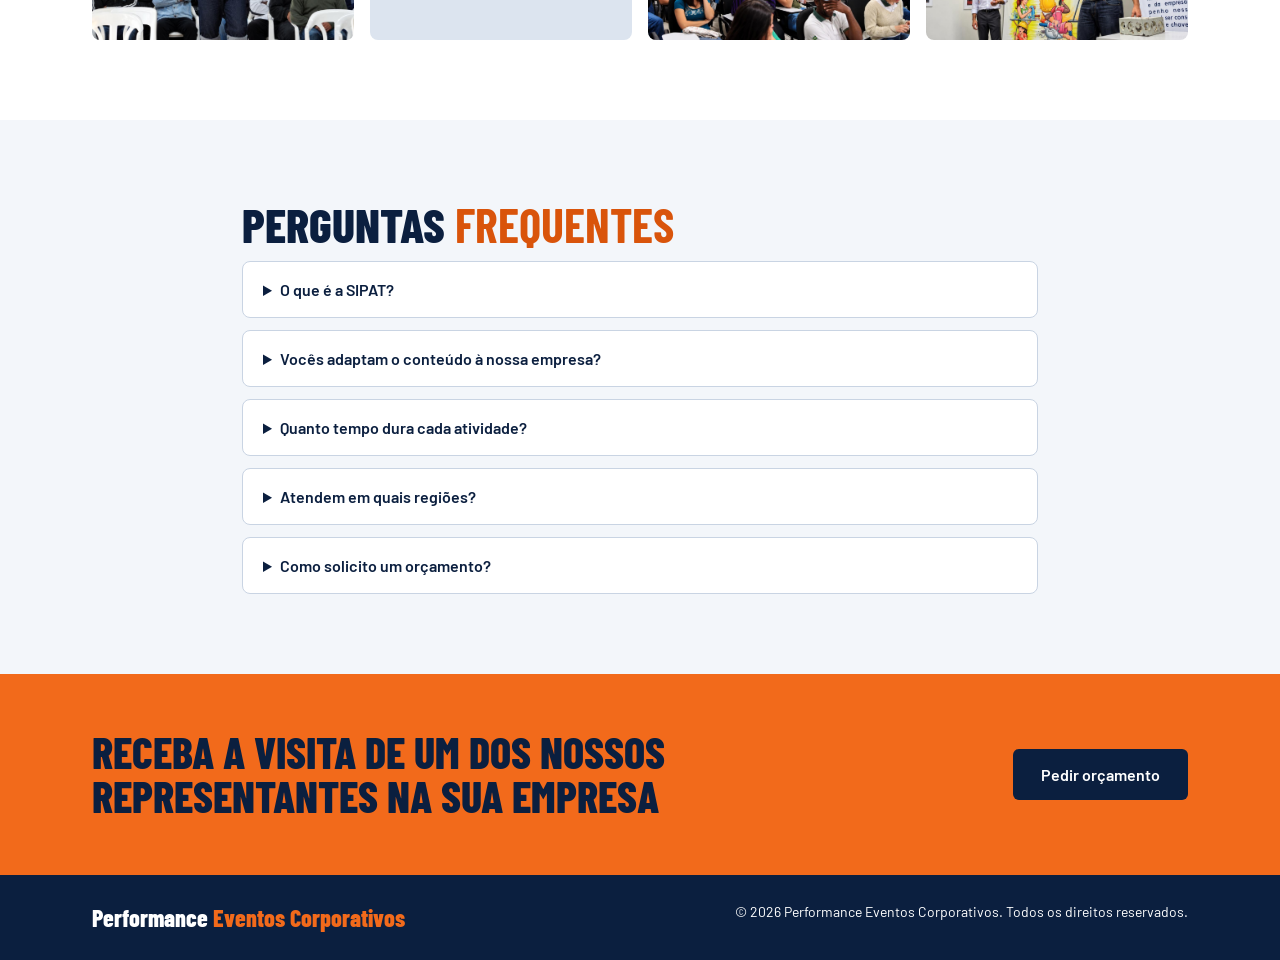
==== commit 058e7ea2: "penultimo push para finalizar o site. alterações e adição de fotos na galeria de fotos." ====
--- a/index.html
+++ b/index.html
@@ -104,7 +104,7 @@
             <div><strong>+13 Anos</strong><span>Experiência em eventos e treinamentos corporativos</span></div>
             <div><strong>+800</strong><span>eventos realizados</span></div>
             <div><strong>+400</strong><span>empresas atendidas</span></div>
-            <div><strong>+0 Mil</strong><span>colaboradores impactados</span></div>
+            <div><strong>+50 Mil</strong><span>colaboradores impactados</span></div>
           </div>
         </div>
       </section>
@@ -177,10 +177,10 @@
         <div class="w sec">
           <h2 class="t">Galeria de <b>eventos</b></h2>
           <div class="grid g2">
-            <div class="ph com-foto">[FOTO 1]</div>
-            <div class="ph com-foto">[FOTO 2]</div>
-            <div class="ph com-foto">[FOTO 3]</div>
-            <div class="ph com-foto">[FOTO 4]</div>
+            <div class="ph com-foto"><img src="/fotosperformace/galeria/WhatsApp Image 2026-11-09 at 22.02.23 (1).jpeg" alt="Galeria de eventos"></div>
+            <div class="ph com-foto"><img src="/fotosperformace/galeria/Stresesegdotreb - cópia.jpeg" alt="Evento 1"></div>
+            <div class="ph com-foto"><img src="/fotosperformace/galeria/WhatsApp Image 2026-11-09 at 22.02.23 (2).jpeg" alt="Evento 2"></div>
+            <div class="ph com-foto"><img src="/fotosperformace/galeria/WhatsApp Image 2026-11-09 at 22.02.24 (1).jpeg" alt="Evento 3"></div>
           </div>
         </div>
       </section>
@@ -192,28 +192,46 @@
           <details>
             <summary>O que é a SIPAT?</summary>
             <p>
-              É a Semana Interna de Prevenção de Acidentes do Trabalho, organizada pela CIPA da
-              empresa, conforme a NR-5. Confirme as regras para o seu caso com o técnico de
-              segurança.
+              A SIPAT (Semana Interna de Prevenção de Acidentes do Trabalho) é uma iniciativa voltada à conscientização dos colaboradores sobre segurança, saúde e qualidade de vida no ambiente profissional.
+
+              <p>Na Performance Eventos Corporativos, transformamos esse momento em uma experiência dinâmica e envolvente, com palestras, treinamentos e atividades interativas que unem conhecimento, criatividade e engajamento.</p>
+              
+
             </p>
           </details>
           <details>
             <summary>Vocês adaptam o conteúdo à nossa empresa?</summary>
             <p>
-              Sim. As peças de teatro e os programas são adaptáveis à realidade de cada empresa.
+              Sim! Cada empresa possui suas próprias necessidades, desafios e características. Por isso, personalizamos nossas atividades de acordo com o perfil dos colaboradores, o segmento de atuação e os objetivos de cada organização.
+              <p>Nosso compromisso é oferecer conteúdos relevantes, dinâmicos e alinhados à realidade da sua equipe, proporcionando uma experiência de aprendizado mais eficaz.</p>
+          
             </p>
           </details>
           <details>
             <summary>Quanto tempo dura cada atividade?</summary>
-            <p>[Responder com o cliente: duração média de palestras, teatros e intervenções.]</p>
+            <p>A duração varia conforme o formato e os objetivos de cada atividade. Trabalhamos com palestras, treinamentos, intervenções e ações interativas que podem ser adaptadas à programação da sua empresa.
+
+              <p>Nossa equipe auxilia na definição do tempo ideal para cada atividade, garantindo uma experiência dinâmica, produtiva e adequada à rotina dos colaboradores.</p>
+
+            </p>
+
           </details>
           <details>
             <summary>Atendem em quais regiões?</summary>
-            <p>[Responder com o cliente: cidades e estados atendidos.]</p>
+            <p>A Performance Eventos Corporativos atende empresas em todo o território nacional.
+
+              <P>Levamos nossas palestras, treinamentos e ações de conscientização a organizações de diferentes portes e segmentos, oferecendo soluções personalizadas para cada região e necessidade.</P>
+
+
+            </p>
           </details>
           <details>
             <summary>Como solicito um orçamento?</summary>
-            <p>Pelo WhatsApp (11) 95210-2326 ou pelo formulário da página de contato.</p>
+            <p>É simples! Entre em contato com nossa equipe pelo formulário do site ou pelos nossos canais de atendimento
+
+              <p>Conte um pouco sobre sua empresa, o tipo de atividade desejada, a localização e a data prevista para o evento. Nossa equipe avaliará suas necessidades e preparará uma proposta personalizada, alinhada aos seus objetivos.</p>
+
+            </p>
           </details>
         </div>
       </section>
--- a/style.css
+++ b/style.css
@@ -52,7 +52,8 @@
   padding: 0 32px;
 }
 .sec {
-  padding: 80px 0;
+  padding-top: 80px;
+  padding-bottom: 80px;
 }
 .grid {
   display: grid;
@@ -229,7 +230,8 @@
   color: #fff;
 }
 .hero .sec {
-  padding: 120px 0; /* capa mais alta, para a foto aparecer mais */
+  padding-top: 120px;
+  padding-bottom: 120px;
 }
 .hero .eyebrow {
   color: var(--or);
@@ -504,8 +506,9 @@
     font-size: 38px;
   }
   .sec {
-    padding: 56px 0;
-  }
+  padding-top: 56px;
+  padding-bottom: 56px;
+}
   .menu-btn {
     display: block;
   }
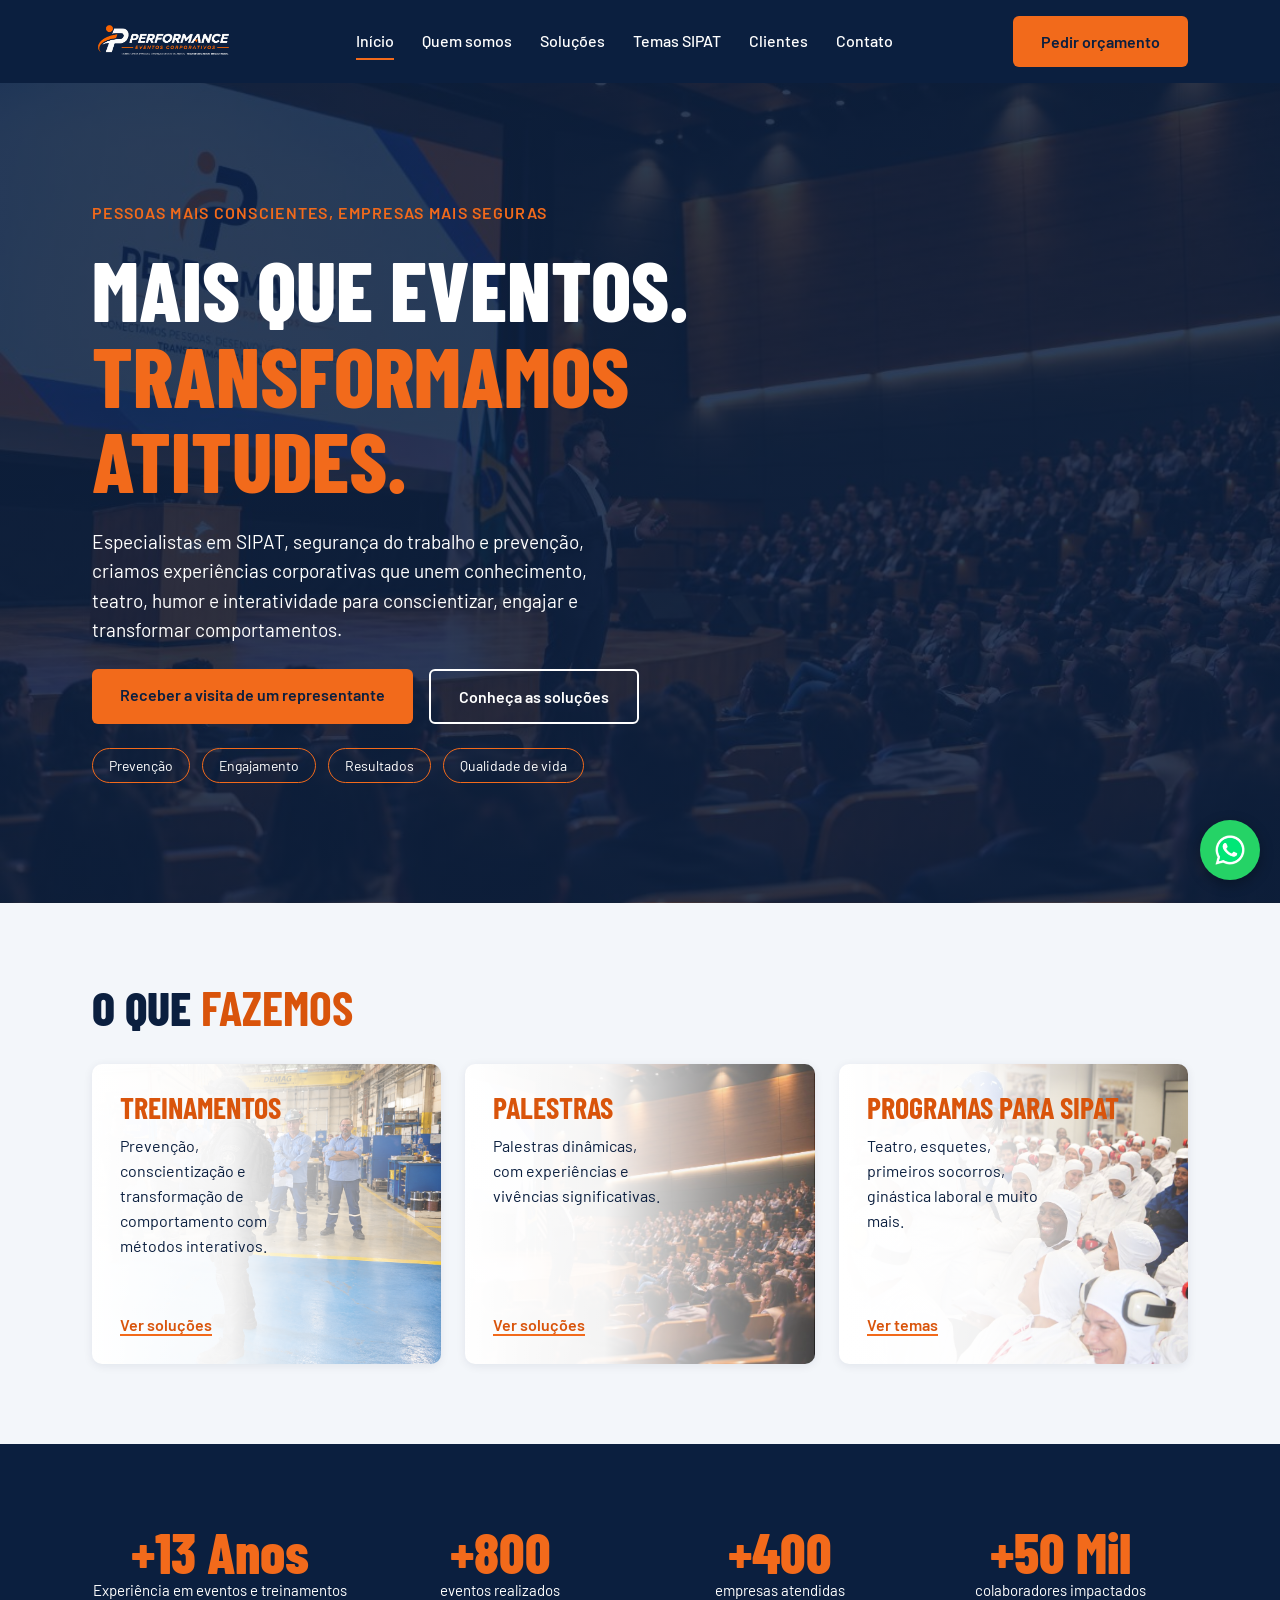
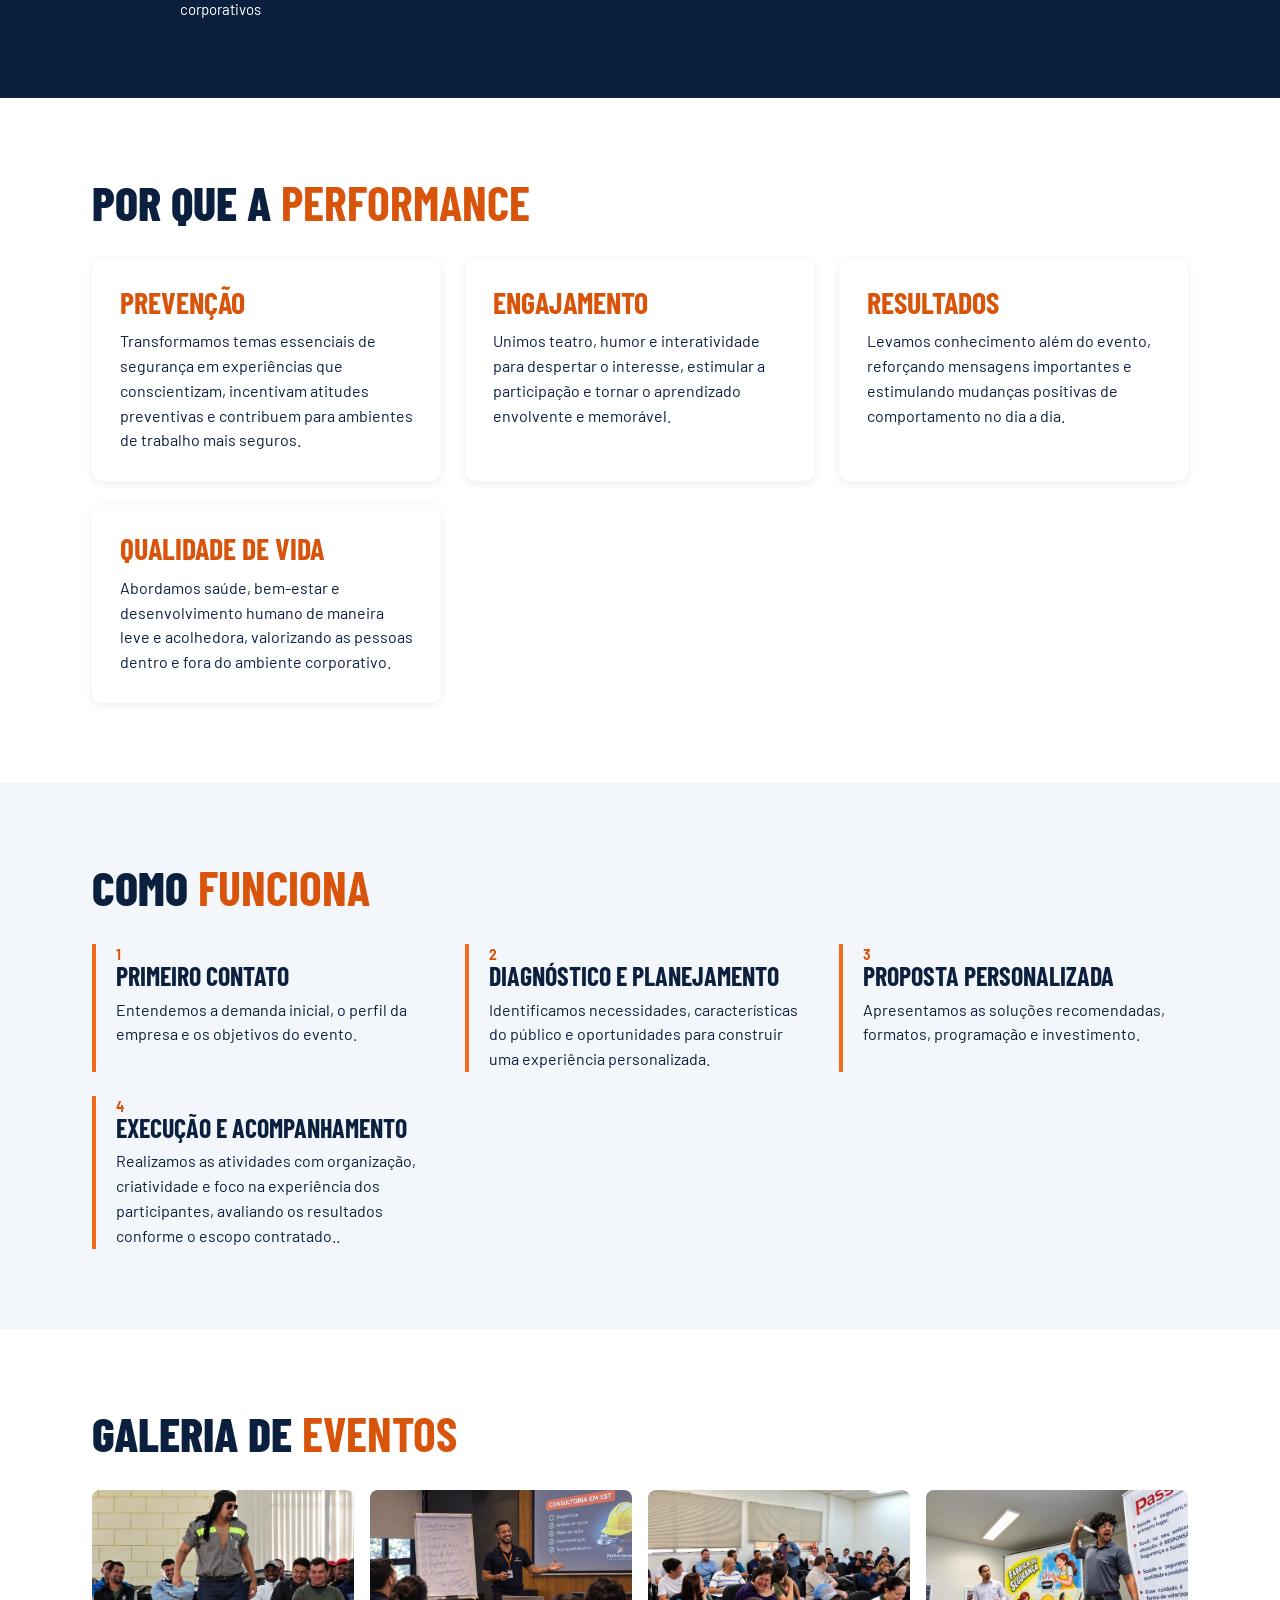
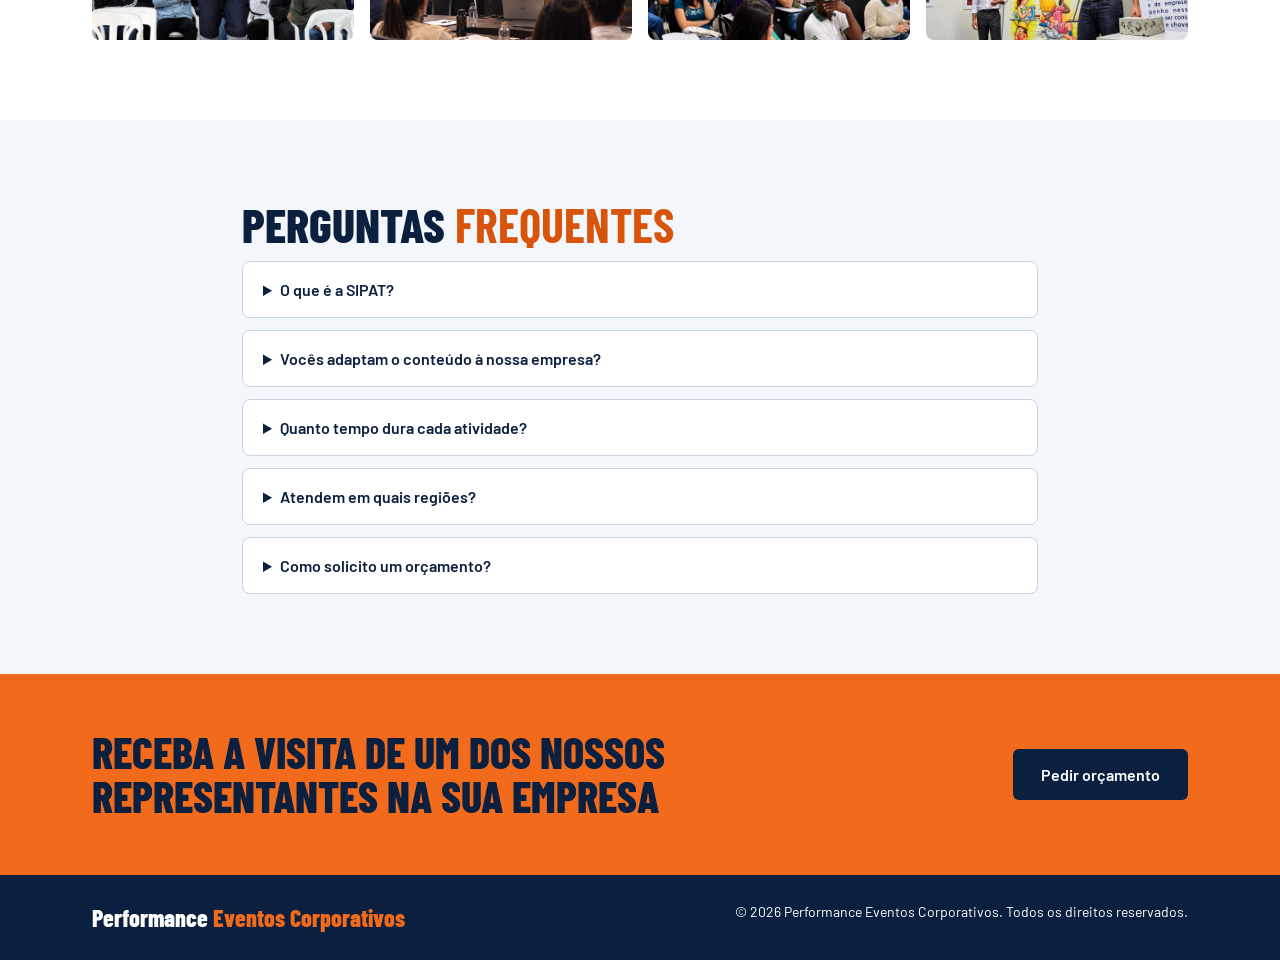
==== commit 16ea071b: "corrigindo bugs" ====
--- a/index.html
+++ b/index.html
@@ -178,7 +178,7 @@
           <h2 class="t">Galeria de <b>eventos</b></h2>
           <div class="grid g2">
             <div class="ph com-foto"><img src="/fotosperformace/galeria/WhatsApp Image 2026-11-09 at 22.02.23 (1).jpeg" alt="Galeria de eventos"></div>
-            <div class="ph com-foto"><img src="/fotosperformace/galeria/Stresesegdotreb - cópia.jpeg" alt="Evento 1"></div>
+            <div class="ph com-foto"><img src="/fotosperformace/consultoria.jpeg" alt="Evento 1"></div>
             <div class="ph com-foto"><img src="/fotosperformace/galeria/WhatsApp Image 2026-11-09 at 22.02.23 (2).jpeg" alt="Evento 2"></div>
             <div class="ph com-foto"><img src="/fotosperformace/galeria/WhatsApp Image 2026-11-09 at 22.02.24 (1).jpeg" alt="Evento 3"></div>
           </div>
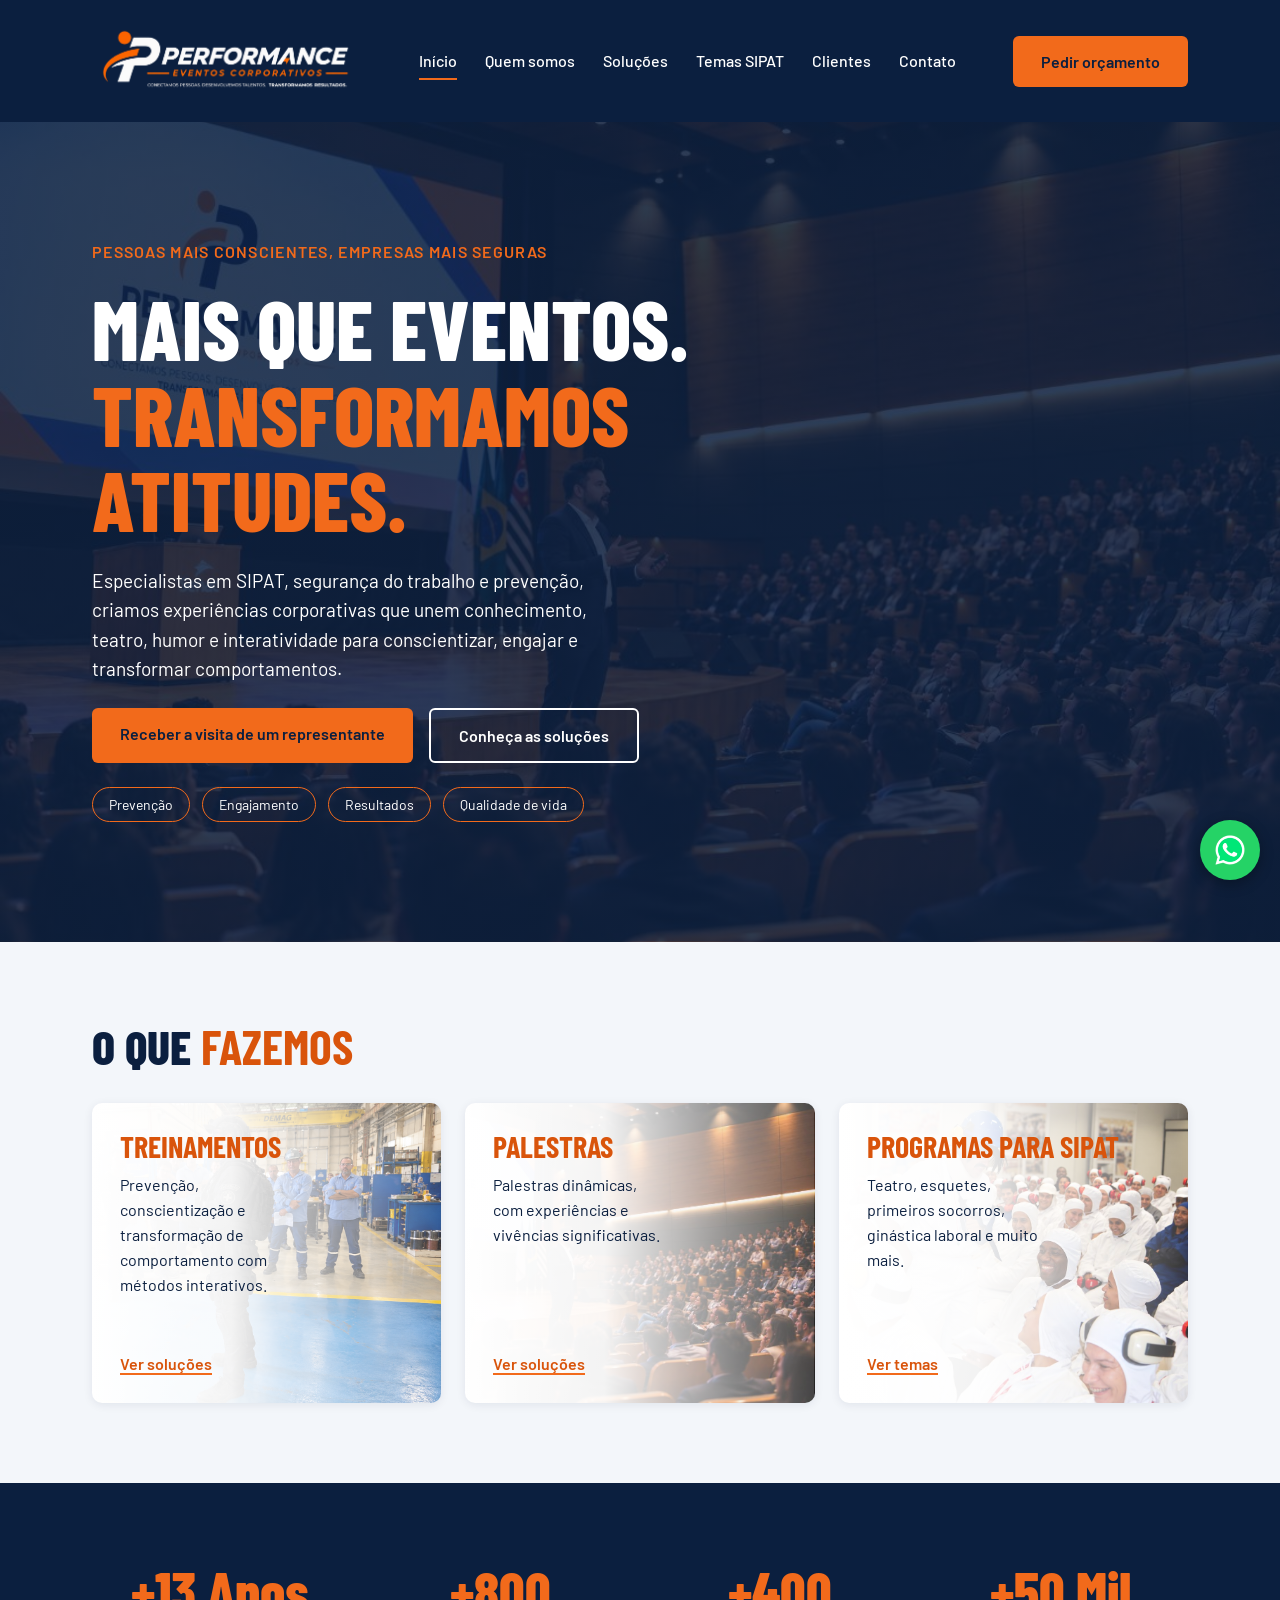
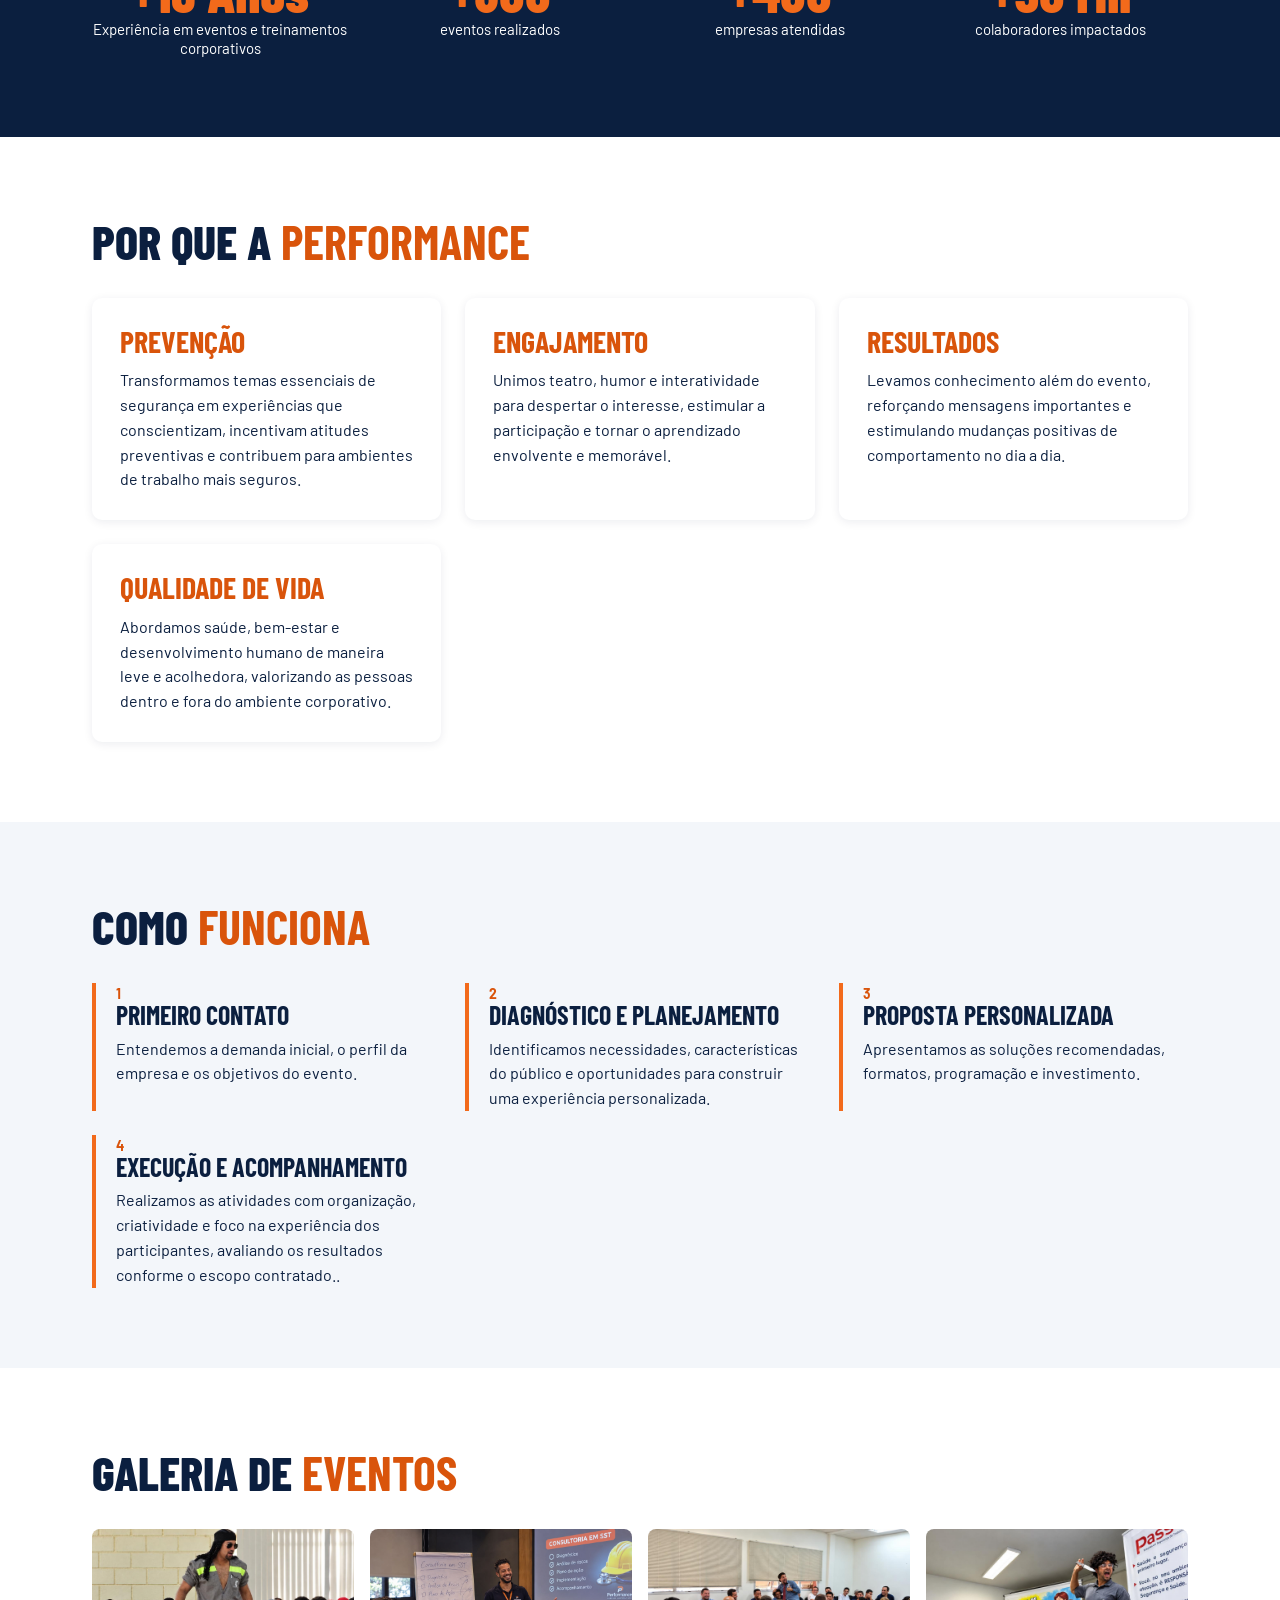
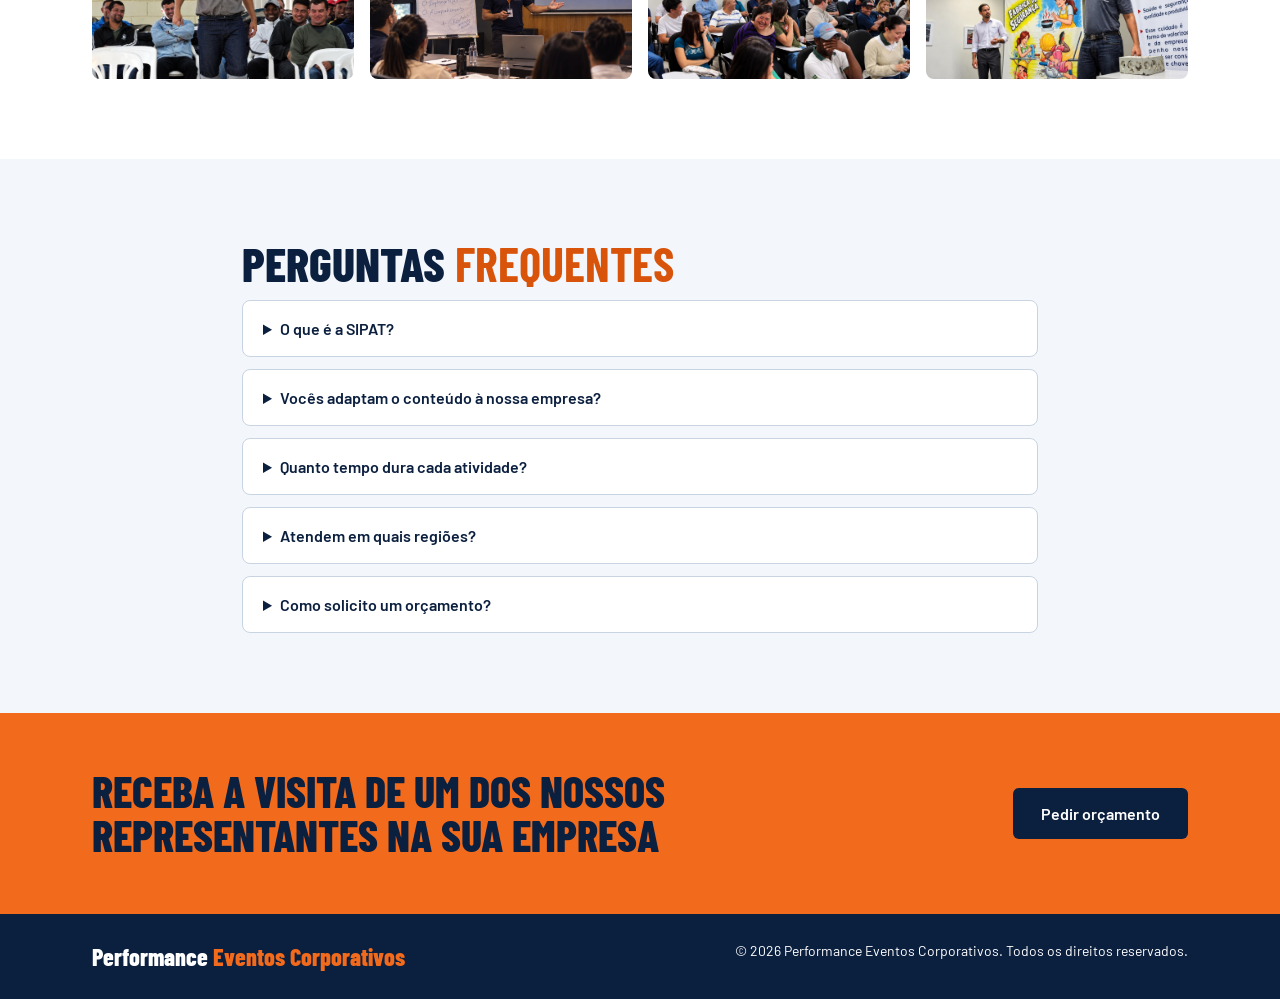
==== commit a21fbaf7: "alterando tamanho logo principal" ====
--- a/index.html
+++ b/index.html
@@ -22,7 +22,7 @@
     <!-- CABEÇALHO: logo, menu de navegação e botão de orçamento (igual em todas as páginas) -->
     <header>
       <div class="w bar">
-        <a class="logo" href="index.html">
+        <a class="logo img" href="index.html">
           <img src="fotosperformace/logo2.png" alt="Performance Eventos Corporativos" height="48" />
         </a>
         <button class="menu-btn" aria-label="Abrir menu" aria-expanded="false" aria-controls="menu">
--- a/style.css
+++ b/style.css
@@ -187,6 +187,11 @@
   font-size: 32px;
   font-weight: 800;
 }
+.logo img {
+  display: block;
+  height: 90px; /* altura do logo no cabeçalho */
+  width: auto;
+}
 .logo span {
   font-size: 11px;
   letter-spacing: 0.2em;
@@ -595,7 +600,7 @@
   color: var(--navy);
 }
 /* Ajustes para telas pequenas (celular e tablet) */
-@media (max-width: 860px) {
+@media (max-width: 960px) {
   .page-head h1 {
     font-size: 44px;
   }
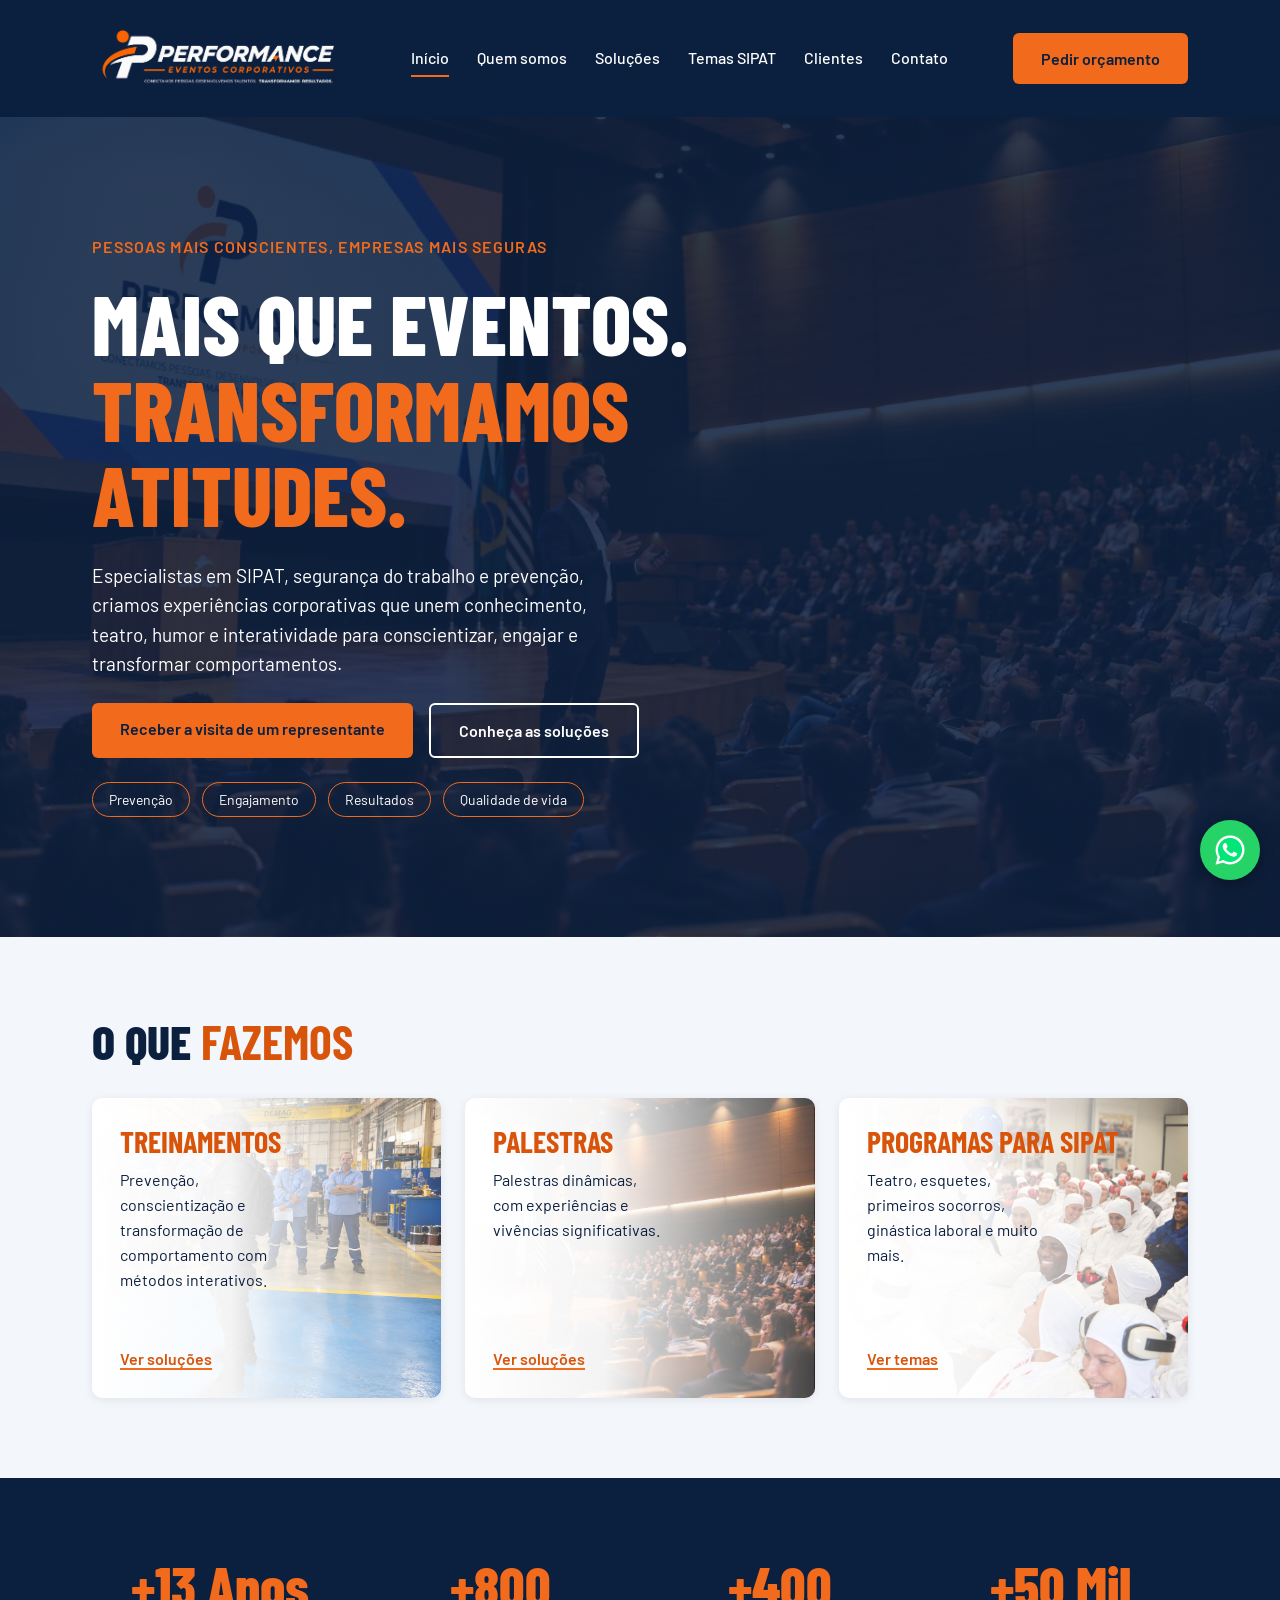
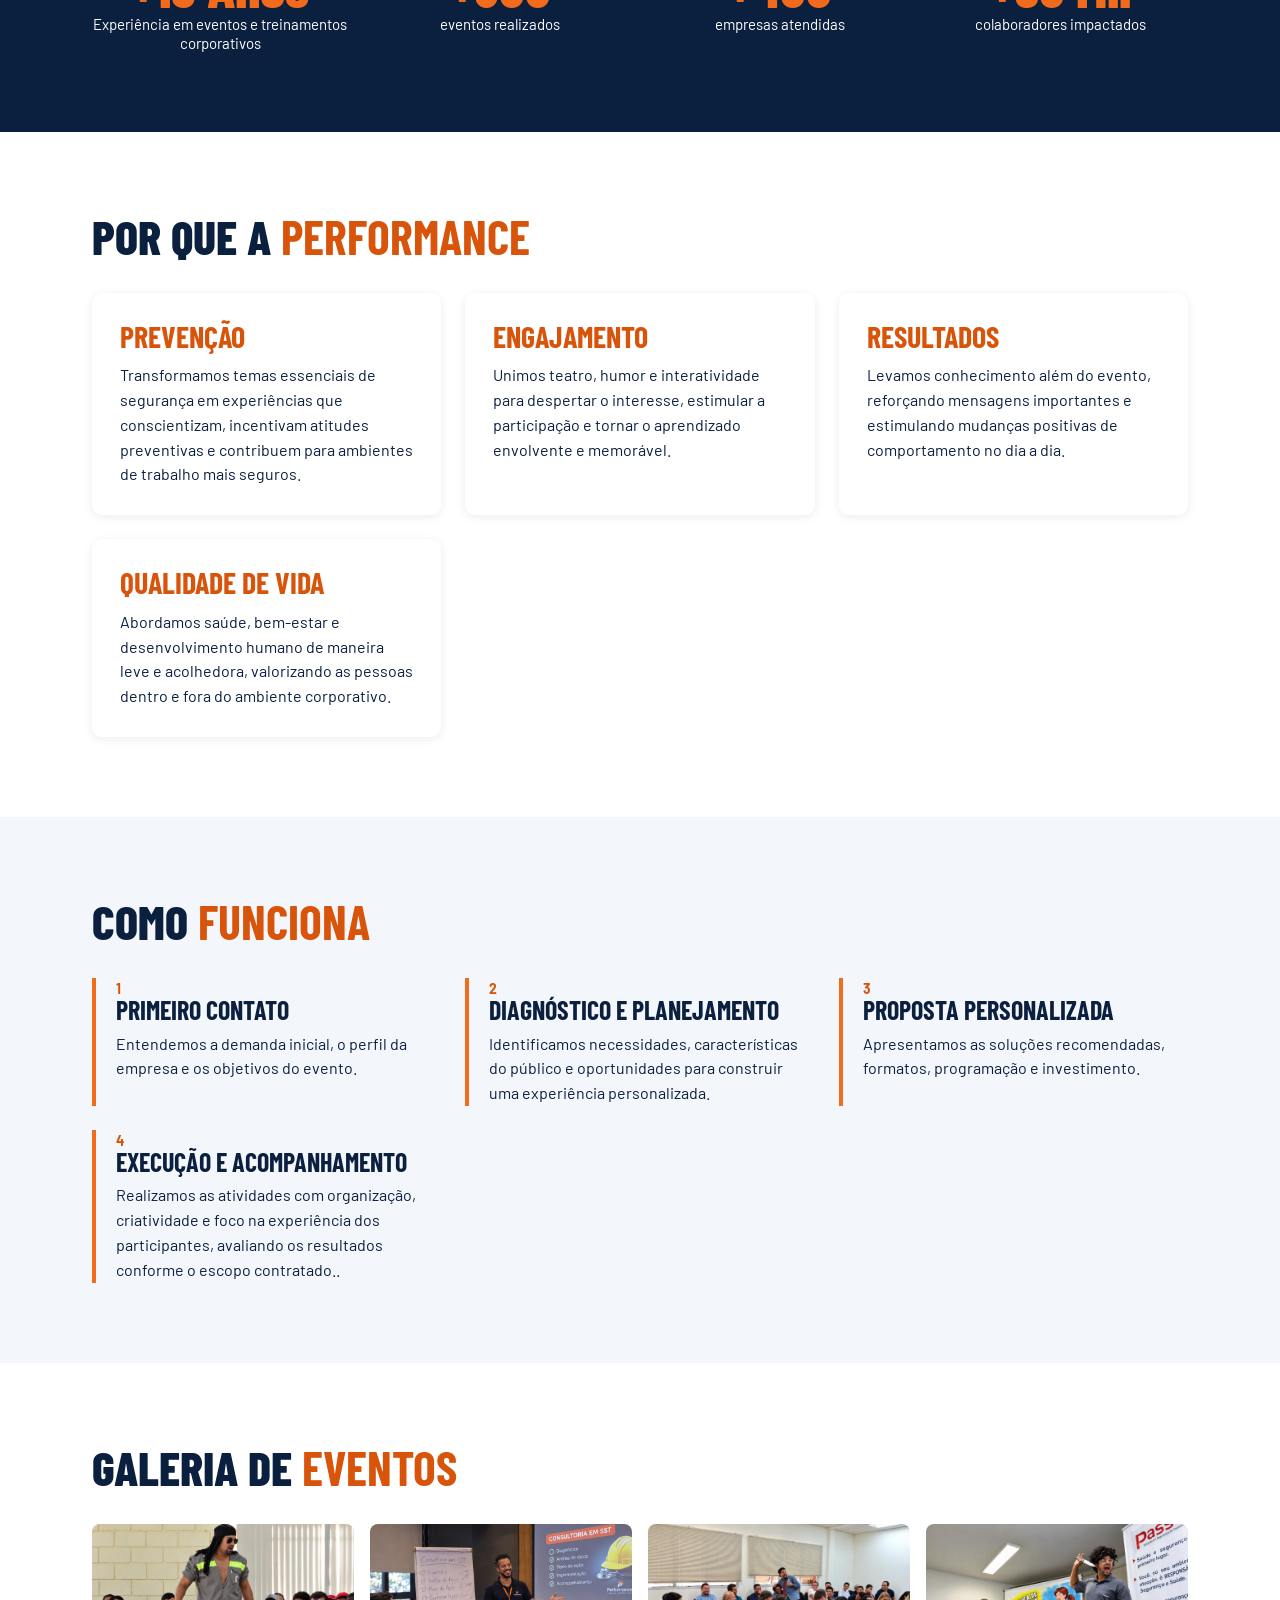
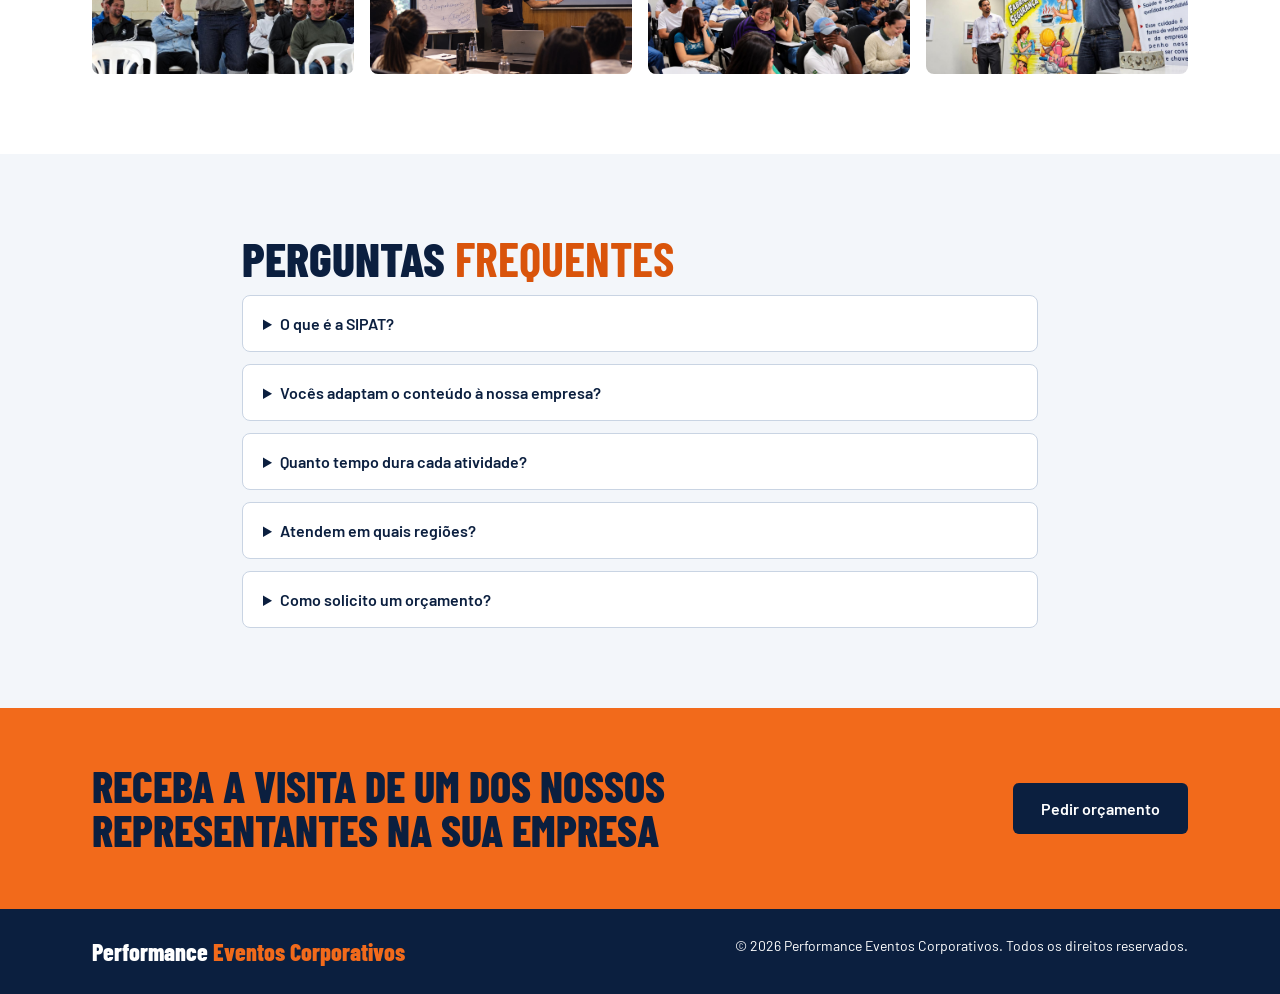
==== commit 5c1bcea7: "arrumando logo principal e textos" ====
--- a/index.html
+++ b/index.html
@@ -22,8 +22,8 @@
     <!-- CABEÇALHO: logo, menu de navegação e botão de orçamento (igual em todas as páginas) -->
     <header>
       <div class="w bar">
-        <a class="logo img" href="index.html">
-          <img src="fotosperformace/logo2.png" alt="Performance Eventos Corporativos" height="48" />
+        <a class="logo" href="index.html">
+          <img src="fotosperformace/logo2.png" alt="Performance Eventos Corporativos" height="85" />
         </a>
         <button class="menu-btn" aria-label="Abrir menu" aria-expanded="false" aria-controls="menu">
           &#9776;
--- a/style.css
+++ b/style.css
@@ -189,7 +189,7 @@
 }
 .logo img {
   display: block;
-  height: 90px; /* altura do logo no cabeçalho */
+  height: 85px; /* altura do logo no cabeçalho */ 
   width: auto;
 }
 .logo span {
@@ -503,6 +503,7 @@
 @media (max-width: 860px) {
   .hero h1 {
     font-size: 56px;
+    height: 85px;
   }
   .t {
     font-size: 38px;
@@ -605,7 +606,7 @@
     font-size: 44px;
   }
   .cta h2 {
-    font-size: 32px;
+    font-size: 32px; 
   }
 }
 /* ===== SEÇÕES EXTRAS
